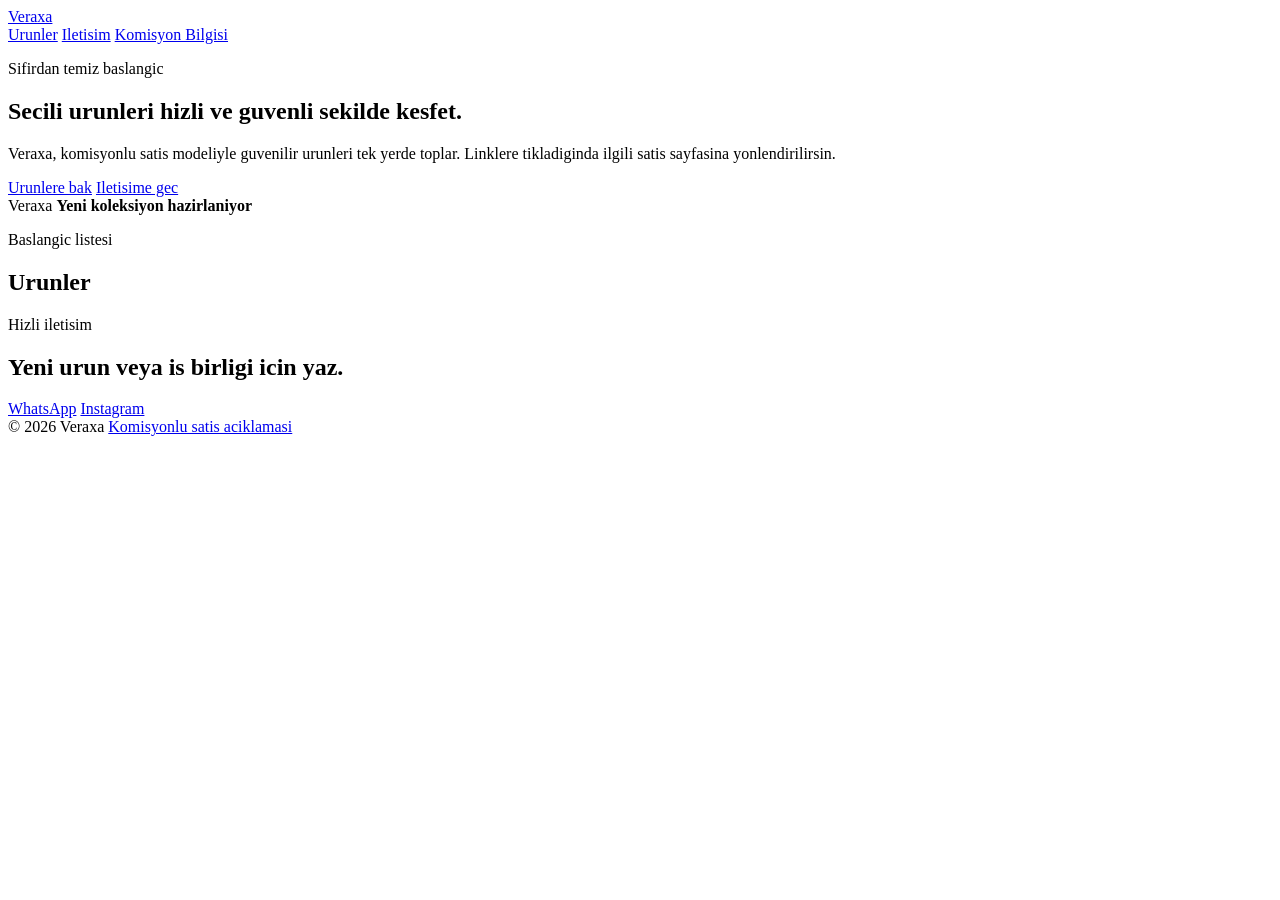
==== index.html @ 63566216 "Add clean homepage" ====
<!doctype html>
<html lang="tr">
<head>
  <meta charset="utf-8">
  <meta name="viewport" content="width=device-width, initial-scale=1">
  <title>Veraxa | Secili Urunler</title>
  <meta name="description" content="Veraxa, internet uzerinden secili urunleri ve avantajli satin alma linklerini bir araya getirir.">
  <link rel="stylesheet" href="assets/css/site.css">
</head>
<body>
  <header class="site-header">
    <a class="brand" href="/">Veraxa</a>
    <nav aria-label="Ana menu">
      <a href="#urunler">Urunler</a>
      <a href="#iletisim">Iletisim</a>
      <a href="legal/affiliate-disclosure.html">Komisyon Bilgisi</a>
    </nav>
  </header>

  <main>
    <section class="hero">
      <div class="hero-copy">
        <p class="eyebrow">Sifirdan temiz baslangic</p>
        <h1>Secili urunleri hizli ve guvenli sekilde kesfet.</h1>
        <p>Veraxa, komisyonlu satis modeliyle guvenilir urunleri tek yerde toplar. Linklere tikladiginda ilgili satis sayfasina yonlendirilirsin.</p>
        <div class="actions">
          <a class="button primary" href="#urunler">Urunlere bak</a>
          <a class="button secondary" href="#iletisim">Iletisime gec</a>
        </div>
      </div>
      <div class="hero-panel" aria-label="Veraxa odak alani">
        <span>Veraxa</span>
        <strong>Yeni koleksiyon hazirlaniyor</strong>
      </div>
    </section>

    <section class="section" id="urunler">
      <div class="section-heading">
        <p class="eyebrow">Baslangic listesi</p>
        <h2>Urunler</h2>
      </div>
      <div class="product-grid" id="productGrid"></div>
    </section>

    <section class="section contact" id="iletisim">
      <div>
        <p class="eyebrow">Hizli iletisim</p>
        <h2>Yeni urun veya is birligi icin yaz.</h2>
      </div>
      <div class="contact-actions">
        <a class="button primary" href="https://wa.me/" target="_blank" rel="noopener">WhatsApp</a>
        <a class="button secondary" href="https://www.instagram.com/" target="_blank" rel="noopener">Instagram</a>
      </div>
    </section>
  </main>

  <footer class="site-footer">
    <span>© 2026 Veraxa</span>
    <a href="legal/affiliate-disclosure.html">Komisyonlu satis aciklamasi</a>
  </footer>

  <script src="assets/js/products.js"></script>
</body>
</html>
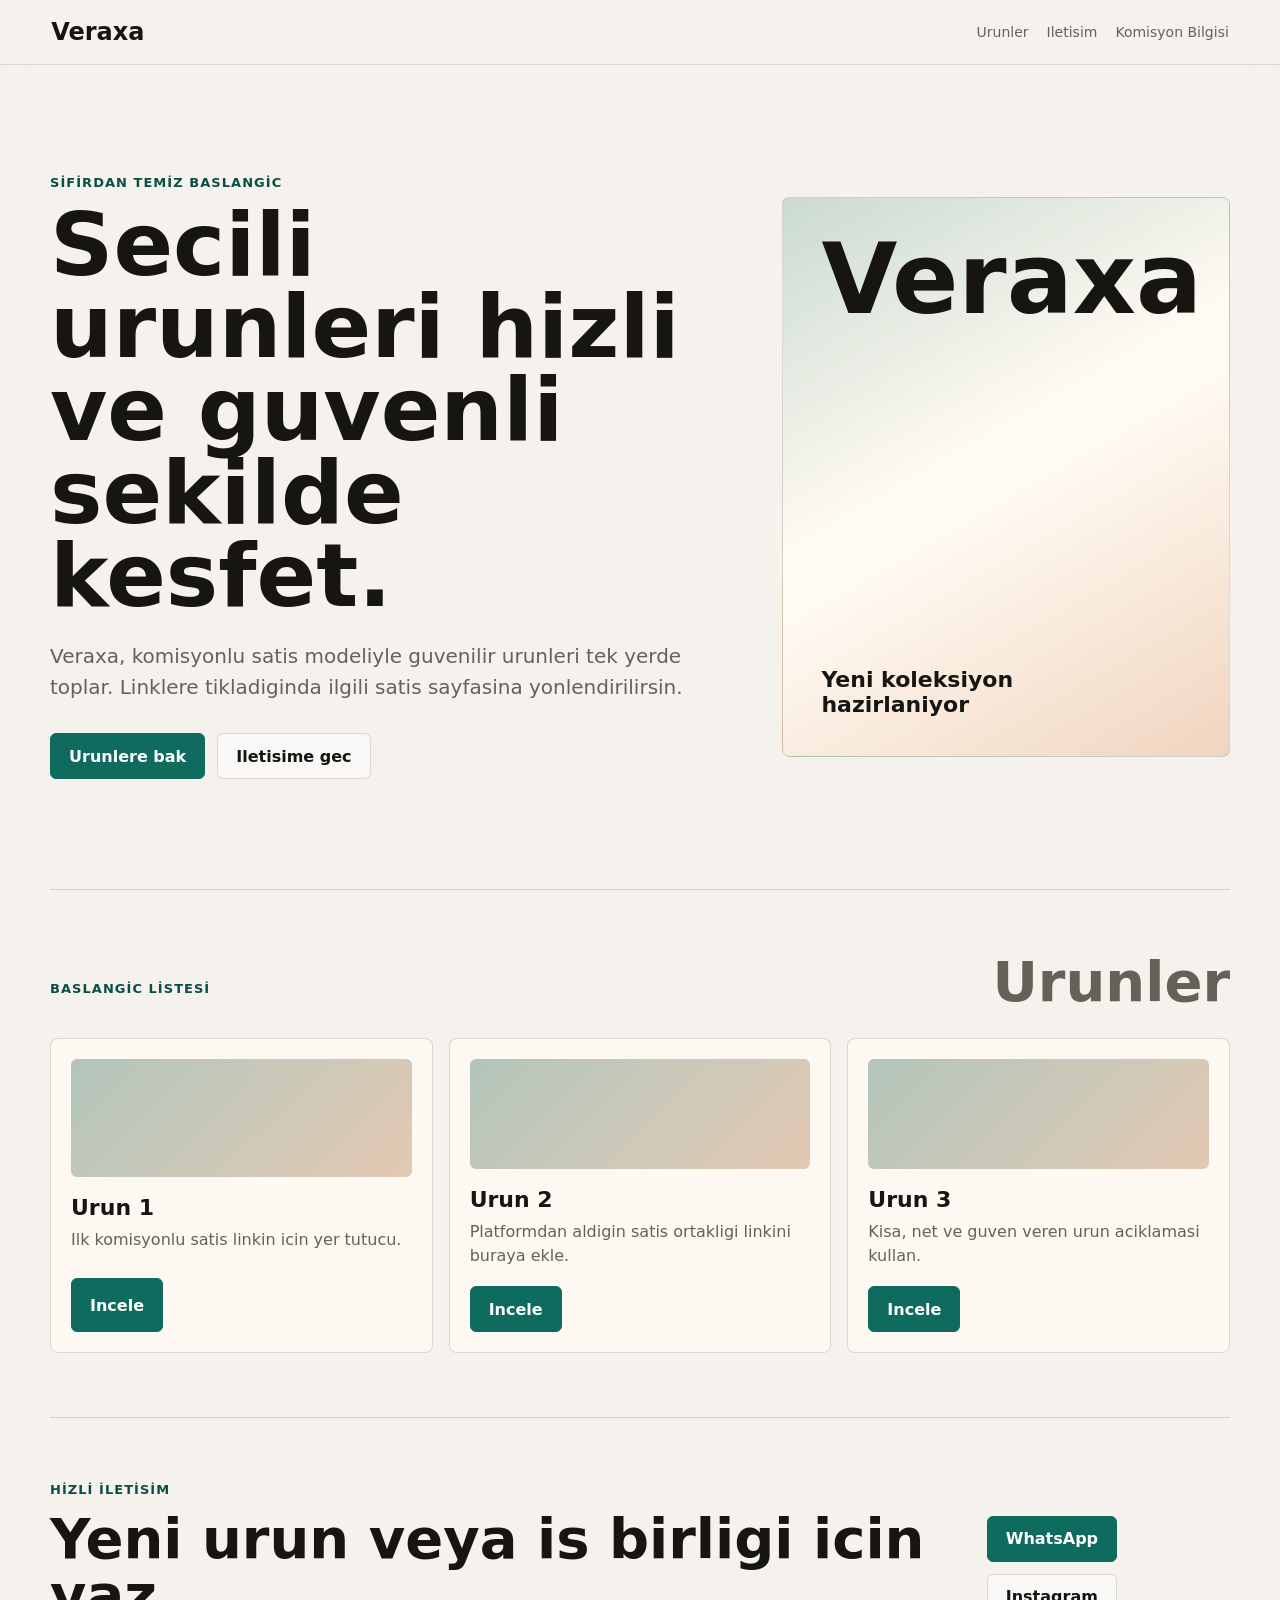
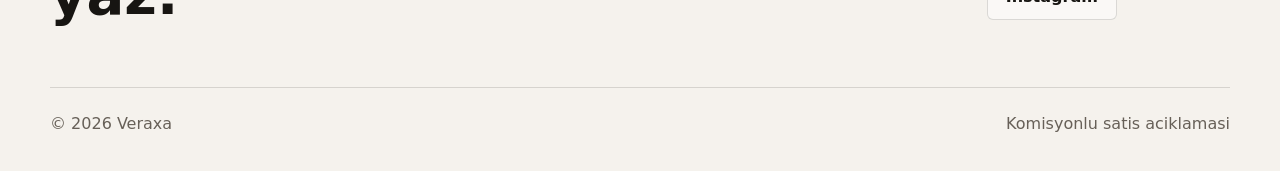
==== commit 7a9726e8: "Add meta tag for verify-admitad" ====
--- a/index.html
+++ b/index.html
@@ -5,6 +5,7 @@
   <meta name="viewport" content="width=device-width, initial-scale=1">
   <title>Veraxa | Secili Urunler</title>
   <meta name="description" content="Veraxa, internet uzerinden secili urunleri ve avantajli satin alma linklerini bir araya getirir.">
+    <meta name="verify-admitad" content="ded226ef34" />
   <link rel="stylesheet" href="assets/css/site.css">
 </head>
 <body>
--- a/assets/css/site.css
+++ b/assets/css/site.css
@@ -0,0 +1,257 @@
+:root {
+  --bg: #f5f2ed;
+  --ink: #171512;
+  --muted: #676058;
+  --line: rgba(23, 21, 18, .14);
+  --panel: #fffaf2;
+  --accent: #0f6b5d;
+  --accent-dark: #0a4f45;
+  --warm: #c9743a;
+  font-family: Inter, ui-sans-serif, system-ui, -apple-system, BlinkMacSystemFont, "Segoe UI", sans-serif;
+}
+
+* {
+  box-sizing: border-box;
+}
+
+body {
+  margin: 0;
+  background: var(--bg);
+  color: var(--ink);
+}
+
+a {
+  color: inherit;
+  text-decoration: none;
+}
+
+.site-header {
+  position: sticky;
+  top: 0;
+  z-index: 10;
+  display: flex;
+  align-items: center;
+  justify-content: space-between;
+  gap: 20px;
+  padding: 18px clamp(18px, 4vw, 56px);
+  border-bottom: 1px solid var(--line);
+  background: rgba(245, 242, 237, .92);
+  backdrop-filter: blur(16px);
+}
+
+.brand {
+  font-size: 24px;
+  font-weight: 800;
+}
+
+nav {
+  display: flex;
+  gap: 18px;
+  color: var(--muted);
+  font-size: 14px;
+}
+
+main {
+  width: min(1180px, calc(100% - 36px));
+  margin: 0 auto;
+}
+
+.hero {
+  min-height: calc(100vh - 76px);
+  display: grid;
+  grid-template-columns: minmax(0, 1.1fr) minmax(280px, .75fr);
+  align-items: center;
+  gap: clamp(28px, 6vw, 76px);
+  padding: 44px 0;
+}
+
+.eyebrow {
+  margin: 0 0 14px;
+  color: var(--accent-dark);
+  font-size: 13px;
+  font-weight: 800;
+  letter-spacing: .08em;
+  text-transform: uppercase;
+}
+
+h1,
+h2 {
+  margin: 0;
+  letter-spacing: 0;
+}
+
+h1 {
+  max-width: 780px;
+  font-size: clamp(44px, 8vw, 88px);
+  line-height: .94;
+}
+
+h2 {
+  font-size: clamp(32px, 5vw, 56px);
+  line-height: 1;
+}
+
+.hero-copy p:not(.eyebrow),
+.section-heading {
+  color: var(--muted);
+}
+
+.hero-copy p:not(.eyebrow) {
+  max-width: 650px;
+  margin: 24px 0 0;
+  font-size: 20px;
+  line-height: 1.55;
+}
+
+.actions,
+.contact-actions {
+  display: flex;
+  flex-wrap: wrap;
+  gap: 12px;
+  margin-top: 30px;
+}
+
+.button {
+  display: inline-flex;
+  min-height: 46px;
+  align-items: center;
+  justify-content: center;
+  padding: 0 18px;
+  border: 1px solid var(--line);
+  border-radius: 6px;
+  font-weight: 750;
+}
+
+.button.primary {
+  border-color: var(--accent);
+  background: var(--accent);
+  color: white;
+}
+
+.button.secondary {
+  background: rgba(255, 255, 255, .48);
+}
+
+.hero-panel {
+  aspect-ratio: 4 / 5;
+  display: flex;
+  flex-direction: column;
+  justify-content: space-between;
+  padding: clamp(24px, 4vw, 38px);
+  border: 1px solid var(--line);
+  border-radius: 8px;
+  background:
+    linear-gradient(150deg, rgba(15, 107, 93, .22), transparent 44%),
+    linear-gradient(330deg, rgba(201, 116, 58, .28), transparent 48%),
+    var(--panel);
+}
+
+.hero-panel span {
+  font-size: clamp(52px, 8vw, 98px);
+  font-weight: 900;
+  line-height: .88;
+}
+
+.hero-panel strong {
+  max-width: 260px;
+  font-size: 22px;
+  line-height: 1.15;
+}
+
+.section {
+  padding: 64px 0;
+  border-top: 1px solid var(--line);
+}
+
+.section-heading {
+  display: flex;
+  align-items: end;
+  justify-content: space-between;
+  gap: 24px;
+  margin-bottom: 28px;
+}
+
+.product-grid {
+  display: grid;
+  grid-template-columns: repeat(3, minmax(0, 1fr));
+  gap: 16px;
+}
+
+.product-card {
+  display: grid;
+  gap: 18px;
+  padding: 20px;
+  min-height: 260px;
+  border: 1px solid var(--line);
+  border-radius: 8px;
+  background: rgba(255, 250, 242, .76);
+}
+
+.product-card .media {
+  min-height: 110px;
+  border-radius: 6px;
+  background:
+    linear-gradient(135deg, rgba(15, 107, 93, .26), transparent),
+    linear-gradient(315deg, rgba(201, 116, 58, .25), transparent),
+    #ebe4da;
+}
+
+.product-card h3 {
+  margin: 0;
+  font-size: 22px;
+}
+
+.product-card p {
+  margin: 8px 0 0;
+  color: var(--muted);
+  line-height: 1.5;
+}
+
+.product-card .button {
+  width: fit-content;
+}
+
+.contact {
+  display: flex;
+  align-items: center;
+  justify-content: space-between;
+  gap: 24px;
+}
+
+.site-footer {
+  width: min(1180px, calc(100% - 36px));
+  margin: 0 auto;
+  padding: 26px 0 38px;
+  display: flex;
+  justify-content: space-between;
+  gap: 18px;
+  color: var(--muted);
+  border-top: 1px solid var(--line);
+}
+
+@media (max-width: 820px) {
+  .site-header,
+  .section-heading,
+  .contact,
+  .site-footer {
+    align-items: flex-start;
+    flex-direction: column;
+  }
+
+  nav {
+    flex-wrap: wrap;
+  }
+
+  .hero {
+    min-height: auto;
+    grid-template-columns: 1fr;
+  }
+
+  .hero-panel {
+    aspect-ratio: 16 / 10;
+  }
+
+  .product-grid {
+    grid-template-columns: 1fr;
+  }
+}
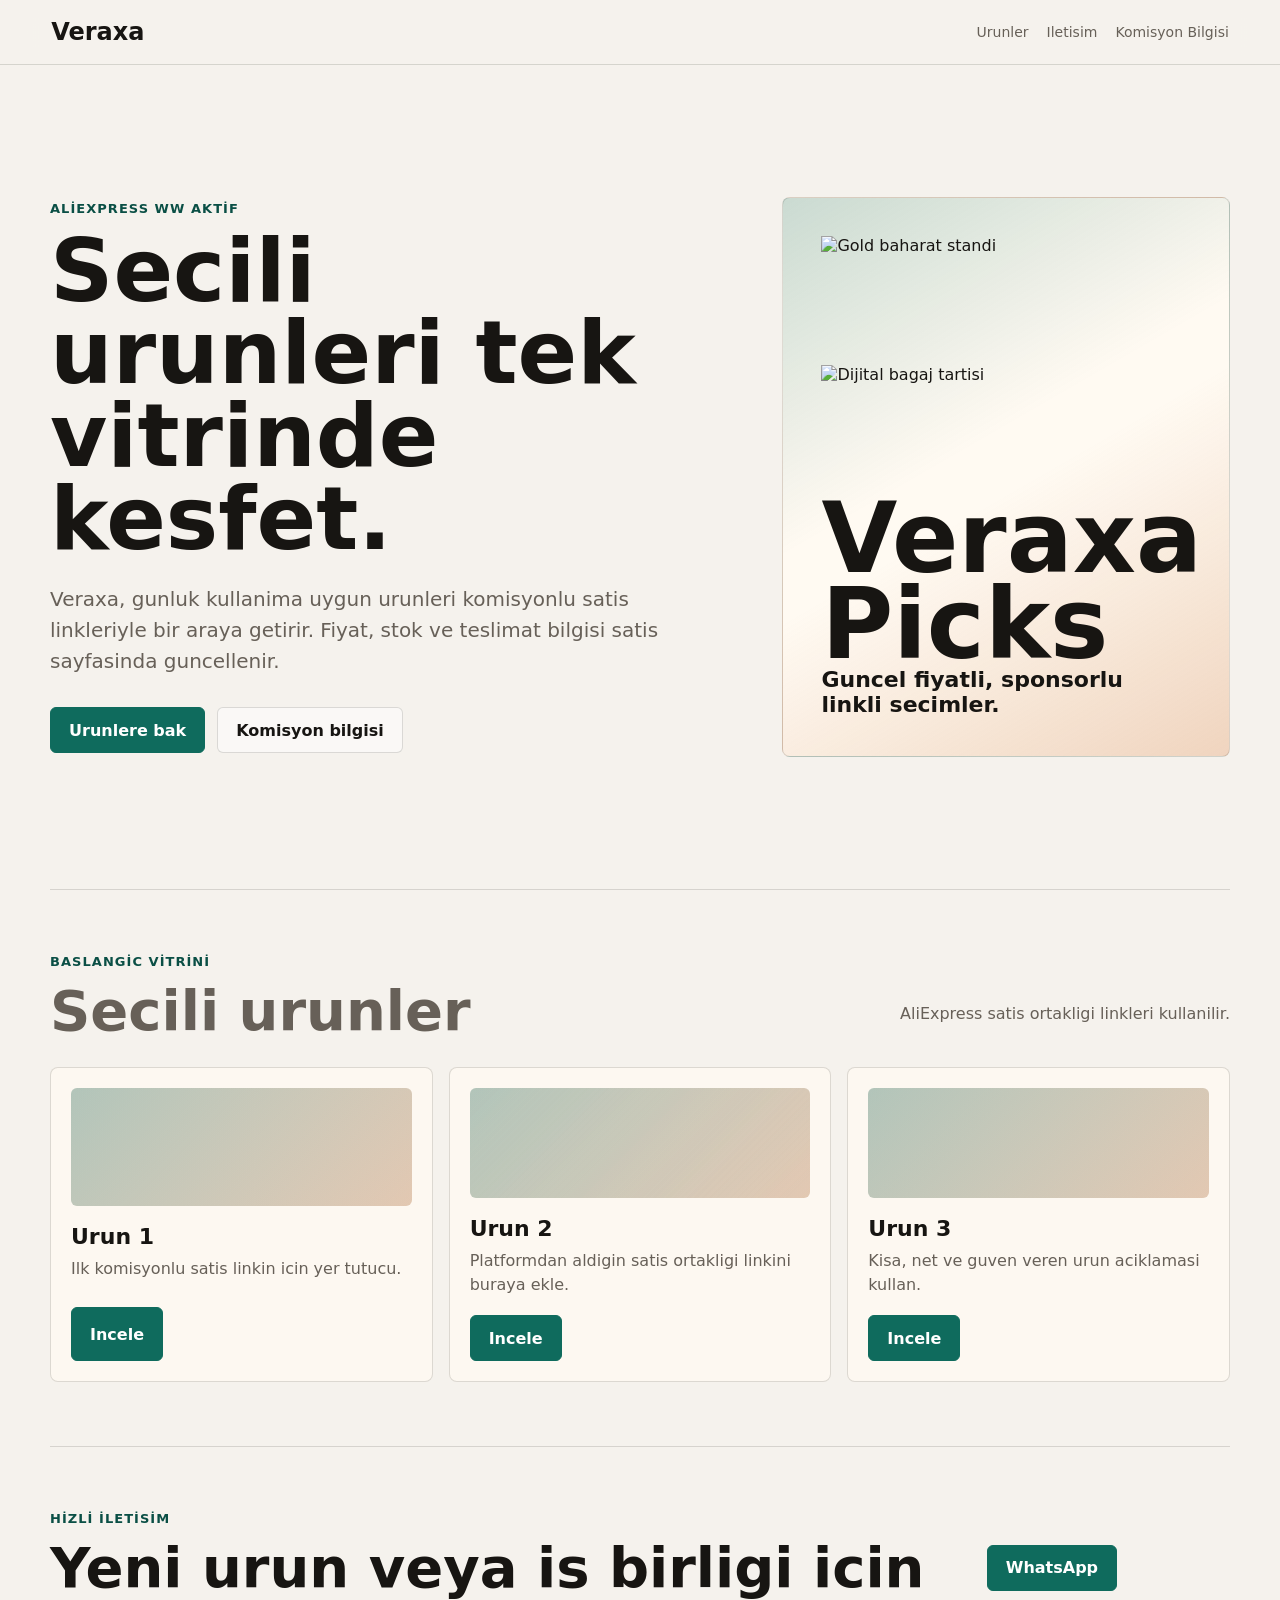
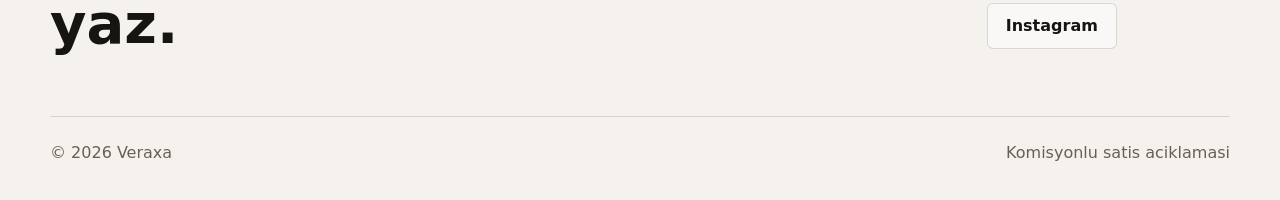
==== commit 3359b195: "Launch product showcase home page" ====
--- a/index.html
+++ b/index.html
@@ -5,7 +5,7 @@
   <meta name="viewport" content="width=device-width, initial-scale=1">
   <title>Veraxa | Secili Urunler</title>
   <meta name="description" content="Veraxa, internet uzerinden secili urunleri ve avantajli satin alma linklerini bir araya getirir.">
-    <meta name="verify-admitad" content="ded226ef34" />
+  <meta name="verify-admitad" content="ded226ef34">
   <link rel="stylesheet" href="assets/css/site.css">
 </head>
 <body>
@@ -21,24 +21,31 @@
   <main>
     <section class="hero">
       <div class="hero-copy">
-        <p class="eyebrow">Sifirdan temiz baslangic</p>
-        <h1>Secili urunleri hizli ve guvenli sekilde kesfet.</h1>
-        <p>Veraxa, komisyonlu satis modeliyle guvenilir urunleri tek yerde toplar. Linklere tikladiginda ilgili satis sayfasina yonlendirilirsin.</p>
+        <p class="eyebrow">AliExpress WW aktif</p>
+        <h1>Secili urunleri tek vitrinde kesfet.</h1>
+        <p>Veraxa, gunluk kullanima uygun urunleri komisyonlu satis linkleriyle bir araya getirir. Fiyat, stok ve teslimat bilgisi satis sayfasinda guncellenir.</p>
         <div class="actions">
           <a class="button primary" href="#urunler">Urunlere bak</a>
-          <a class="button secondary" href="#iletisim">Iletisime gec</a>
+          <a class="button secondary" href="legal/affiliate-disclosure.html">Komisyon bilgisi</a>
         </div>
       </div>
-      <div class="hero-panel" aria-label="Veraxa odak alani">
-        <span>Veraxa</span>
-        <strong>Yeni koleksiyon hazirlaniyor</strong>
+      <div class="hero-panel" aria-label="Veraxa secili urun vitrini">
+        <img class="hero-image hero-image-main" src="https://images.weserv.nl/?url=ae-pic-a1.aliexpress-media.com/kf/S6639f572b72c4e018dfe589594f356b9n.jpg" alt="Gold baharat standi">
+        <img class="hero-image hero-image-side" src="https://images.weserv.nl/?url=ae-pic-a1.aliexpress-media.com/kf/S7a014c9f0093440b8388fc38d8e30758v.jpg" alt="Dijital bagaj tartisi">
+        <div class="hero-note">
+          <span>Veraxa Picks</span>
+          <strong>Guncel fiyatli, sponsorlu linkli secimler.</strong>
+        </div>
       </div>
     </section>
 
     <section class="section" id="urunler">
       <div class="section-heading">
-        <p class="eyebrow">Baslangic listesi</p>
-        <h2>Urunler</h2>
+        <div>
+          <p class="eyebrow">Baslangic vitrini</p>
+          <h2>Secili urunler</h2>
+        </div>
+        <p>AliExpress satis ortakligi linkleri kullanilir.</p>
       </div>
       <div class="product-grid" id="productGrid"></div>
     </section>
@@ -56,7 +63,7 @@
   </main>
 
   <footer class="site-footer">
-    <span>© 2026 Veraxa</span>
+    <span>&copy; 2026 Veraxa</span>
     <a href="legal/affiliate-disclosure.html">Komisyonlu satis aciklamasi</a>
   </footer>
 
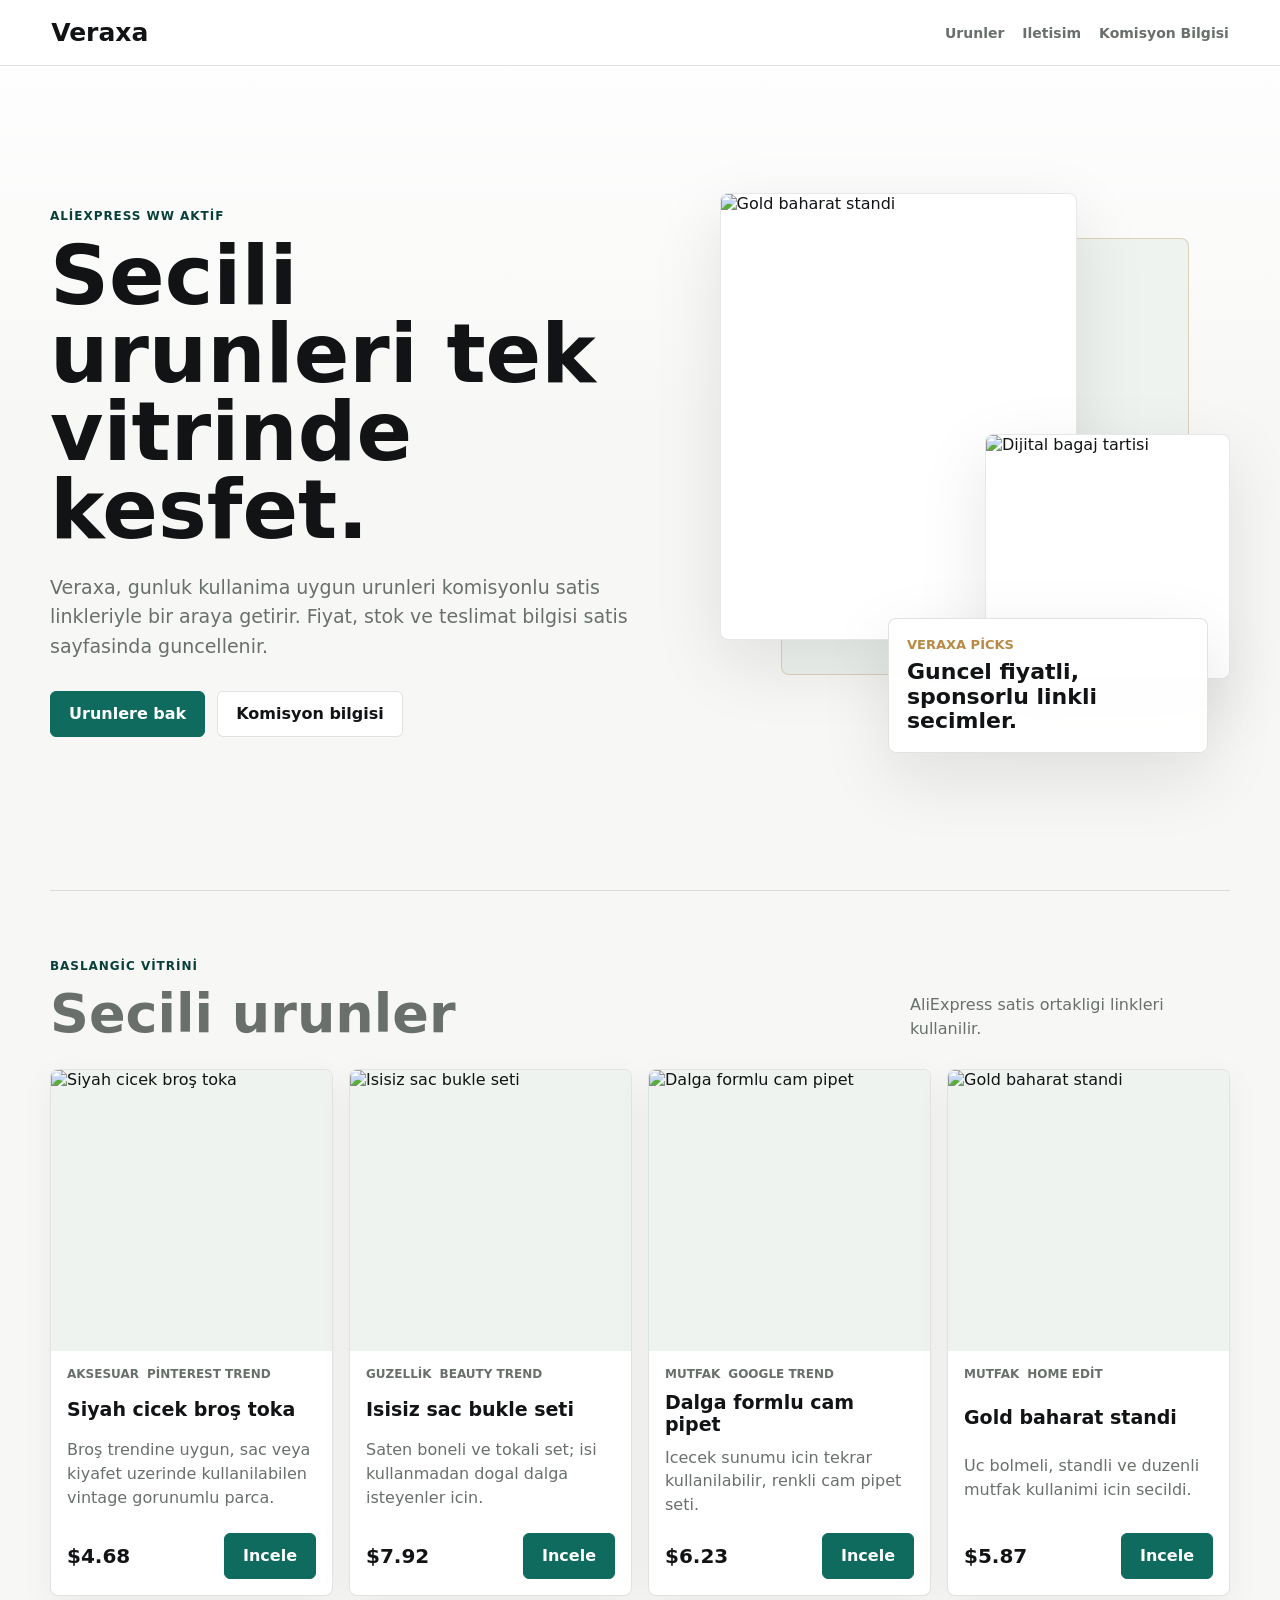
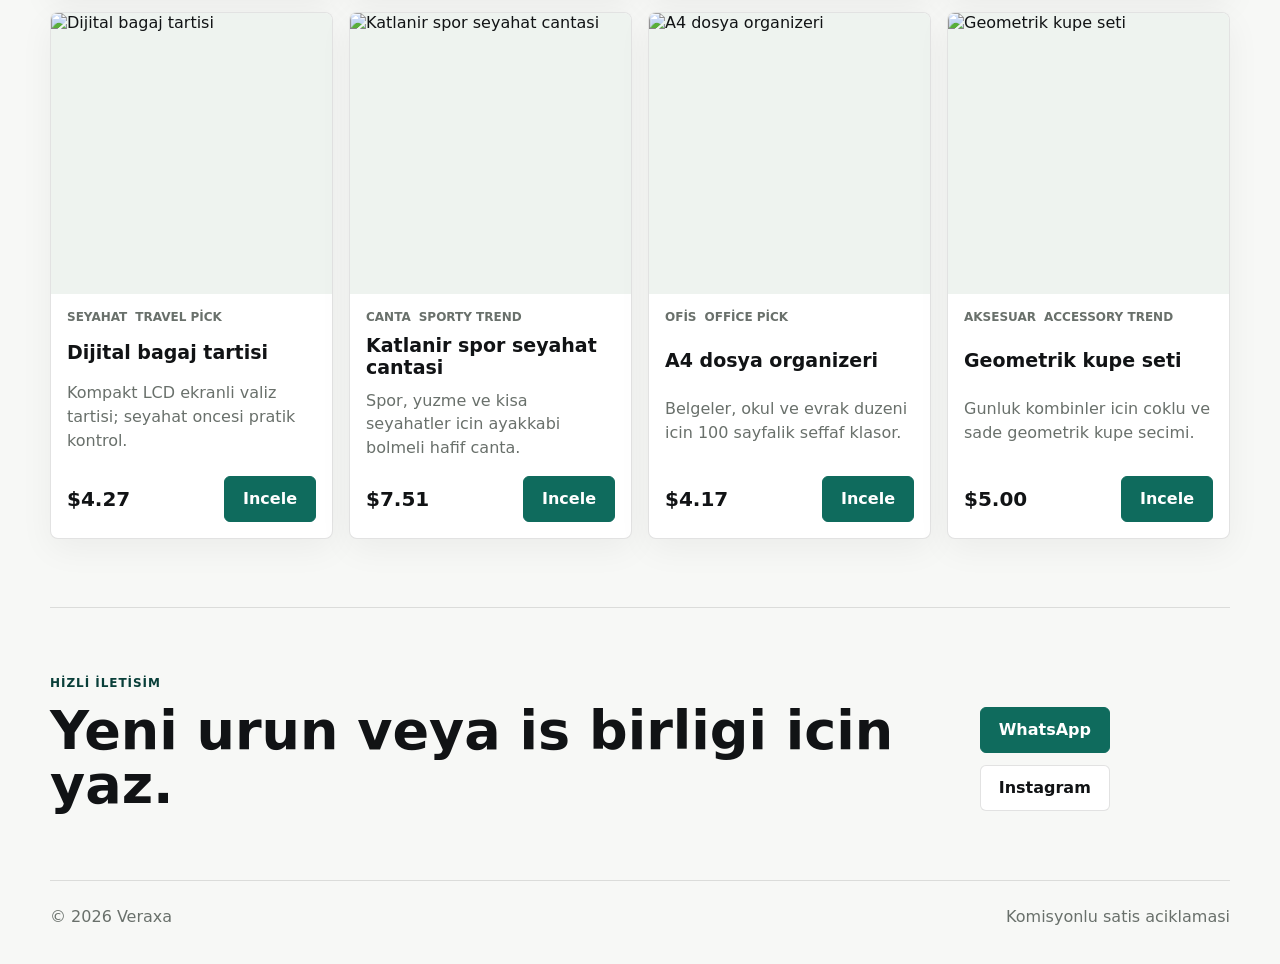
==== commit b3158f98: "Force fresh storefront assets" ====
--- a/index.html
+++ b/index.html
@@ -6,7 +6,7 @@
   <title>Veraxa | Secili Urunler</title>
   <meta name="description" content="Veraxa, internet uzerinden secili urunleri ve avantajli satin alma linklerini bir araya getirir.">
   <meta name="verify-admitad" content="ded226ef34">
-  <link rel="stylesheet" href="assets/css/site.css">
+  <link rel="stylesheet" href="assets/css/site.css?v=20260612">
 </head>
 <body>
   <header class="site-header">
@@ -67,6 +67,6 @@
     <a href="legal/affiliate-disclosure.html">Komisyonlu satis aciklamasi</a>
   </footer>
 
-  <script src="assets/js/products.js"></script>
+  <script src="assets/js/products.js?v=20260612"></script>
 </body>
 </html>
--- a/assets/css/site.css
+++ b/assets/css/site.css
@@ -1,12 +1,14 @@
 :root {
-  --bg: #f5f2ed;
-  --ink: #171512;
-  --muted: #676058;
-  --line: rgba(23, 21, 18, .14);
-  --panel: #fffaf2;
+  --bg: #f7f8f6;
+  --ink: #111315;
+  --muted: #69706b;
+  --line: rgba(17, 19, 21, .12);
+  --panel: #ffffff;
+  --panel-soft: #eef3ef;
   --accent: #0f6b5d;
-  --accent-dark: #0a4f45;
-  --warm: #c9743a;
+  --accent-dark: #093f39;
+  --gold: #b88a44;
+  --shadow: 0 24px 70px rgba(17, 19, 21, .10);
   font-family: Inter, ui-sans-serif, system-ui, -apple-system, BlinkMacSystemFont, "Segoe UI", sans-serif;
 }
 
@@ -16,13 +18,20 @@
 
 body {
   margin: 0;
-  background: var(--bg);
+  background:
+    linear-gradient(180deg, #ffffff 0, var(--bg) 420px),
+    var(--bg);
   color: var(--ink);
 }
 
 a {
   color: inherit;
   text-decoration: none;
+}
+
+img {
+  display: block;
+  max-width: 100%;
 }
 
 .site-header {
@@ -35,13 +44,13 @@
   gap: 20px;
   padding: 18px clamp(18px, 4vw, 56px);
   border-bottom: 1px solid var(--line);
-  background: rgba(245, 242, 237, .92);
+  background: rgba(255, 255, 255, .90);
   backdrop-filter: blur(16px);
 }
 
 .brand {
-  font-size: 24px;
-  font-weight: 800;
+  font-size: 25px;
+  font-weight: 850;
 }
 
 nav {
@@ -49,6 +58,7 @@
   gap: 18px;
   color: var(--muted);
   font-size: 14px;
+  font-weight: 650;
 }
 
 main {
@@ -59,35 +69,36 @@
 .hero {
   min-height: calc(100vh - 76px);
   display: grid;
-  grid-template-columns: minmax(0, 1.1fr) minmax(280px, .75fr);
+  grid-template-columns: minmax(0, 1fr) minmax(320px, .86fr);
   align-items: center;
   gap: clamp(28px, 6vw, 76px);
-  padding: 44px 0;
+  padding: 44px 0 54px;
 }
 
 .eyebrow {
   margin: 0 0 14px;
   color: var(--accent-dark);
-  font-size: 13px;
-  font-weight: 800;
+  font-size: 12px;
+  font-weight: 850;
   letter-spacing: .08em;
   text-transform: uppercase;
 }
 
 h1,
-h2 {
+h2,
+h3 {
   margin: 0;
   letter-spacing: 0;
 }
 
 h1 {
   max-width: 780px;
-  font-size: clamp(44px, 8vw, 88px);
-  line-height: .94;
+  font-size: clamp(42px, 7vw, 82px);
+  line-height: .95;
 }
 
 h2 {
-  font-size: clamp(32px, 5vw, 56px);
+  font-size: clamp(32px, 5vw, 54px);
   line-height: 1;
 }
 
@@ -97,9 +108,9 @@
 }
 
 .hero-copy p:not(.eyebrow) {
-  max-width: 650px;
+  max-width: 640px;
   margin: 24px 0 0;
-  font-size: 20px;
+  font-size: 19px;
   line-height: 1.55;
 }
 
@@ -119,7 +130,7 @@
   padding: 0 18px;
   border: 1px solid var(--line);
   border-radius: 6px;
-  font-weight: 750;
+  font-weight: 780;
 }
 
 .button.primary {
@@ -129,37 +140,74 @@
 }
 
 .button.secondary {
-  background: rgba(255, 255, 255, .48);
+  background: var(--panel);
 }
 
 .hero-panel {
+  position: relative;
+  min-height: 560px;
+  padding: 18px;
+}
+
+.hero-panel::before {
+  content: "";
+  position: absolute;
+  inset: 8% 8% 14% 12%;
+  border: 1px solid rgba(184, 138, 68, .32);
+  border-radius: 8px;
+  background: var(--panel-soft);
+}
+
+.hero-image {
+  position: absolute;
+  object-fit: cover;
+  border: 1px solid rgba(17, 19, 21, .10);
+  border-radius: 8px;
+  background: white;
+  box-shadow: var(--shadow);
+}
+
+.hero-image-main {
+  inset: 0 auto auto 0;
+  width: 70%;
   aspect-ratio: 4 / 5;
-  display: flex;
-  flex-direction: column;
-  justify-content: space-between;
-  padding: clamp(24px, 4vw, 38px);
+}
+
+.hero-image-side {
+  right: 0;
+  bottom: 74px;
+  width: 48%;
+  aspect-ratio: 1;
+}
+
+.hero-note {
+  position: absolute;
+  right: 22px;
+  bottom: 0;
+  width: min(320px, 74%);
+  padding: 18px;
   border: 1px solid var(--line);
   border-radius: 8px;
-  background:
-    linear-gradient(150deg, rgba(15, 107, 93, .22), transparent 44%),
-    linear-gradient(330deg, rgba(201, 116, 58, .28), transparent 48%),
-    var(--panel);
-}
-
-.hero-panel span {
-  font-size: clamp(52px, 8vw, 98px);
-  font-weight: 900;
-  line-height: .88;
-}
-
-.hero-panel strong {
-  max-width: 260px;
+  background: rgba(255, 255, 255, .94);
+  box-shadow: var(--shadow);
+}
+
+.hero-note span {
+  display: block;
+  margin-bottom: 8px;
+  color: var(--gold);
+  font-size: 13px;
+  font-weight: 850;
+  text-transform: uppercase;
+}
+
+.hero-note strong {
   font-size: 22px;
-  line-height: 1.15;
+  line-height: 1.12;
 }
 
 .section {
-  padding: 64px 0;
+  padding: 68px 0;
   border-top: 1px solid var(--line);
 }
 
@@ -171,44 +219,78 @@
   margin-bottom: 28px;
 }
 
+.section-heading > p {
+  max-width: 320px;
+  margin: 0;
+  line-height: 1.5;
+}
+
 .product-grid {
   display: grid;
-  grid-template-columns: repeat(3, minmax(0, 1fr));
+  grid-template-columns: repeat(4, minmax(0, 1fr));
   gap: 16px;
 }
 
 .product-card {
   display: grid;
-  gap: 18px;
-  padding: 20px;
-  min-height: 260px;
+  grid-template-rows: auto 1fr auto;
+  min-height: 100%;
+  overflow: hidden;
   border: 1px solid var(--line);
   border-radius: 8px;
-  background: rgba(255, 250, 242, .76);
-}
-
-.product-card .media {
-  min-height: 110px;
-  border-radius: 6px;
-  background:
-    linear-gradient(135deg, rgba(15, 107, 93, .26), transparent),
-    linear-gradient(315deg, rgba(201, 116, 58, .25), transparent),
-    #ebe4da;
+  background: var(--panel);
+  box-shadow: 0 10px 34px rgba(17, 19, 21, .05);
+}
+
+.product-media {
+  display: block;
+  aspect-ratio: 1;
+  background: var(--panel-soft);
+}
+
+.product-media img {
+  width: 100%;
+  height: 100%;
+  object-fit: cover;
+}
+
+.product-body {
+  display: grid;
+  gap: 10px;
+  padding: 16px 16px 0;
+}
+
+.product-meta {
+  display: flex;
+  flex-wrap: wrap;
+  gap: 8px;
+  color: var(--muted);
+  font-size: 12px;
+  font-weight: 760;
+  text-transform: uppercase;
 }
 
 .product-card h3 {
+  font-size: 19px;
+  line-height: 1.18;
+}
+
+.product-card p {
   margin: 0;
-  font-size: 22px;
-}
-
-.product-card p {
-  margin: 8px 0 0;
-  color: var(--muted);
-  line-height: 1.5;
-}
-
-.product-card .button {
-  width: fit-content;
+  color: var(--muted);
+  line-height: 1.48;
+}
+
+.product-action {
+  display: flex;
+  align-items: center;
+  justify-content: space-between;
+  gap: 12px;
+  padding: 16px;
+}
+
+.product-action strong {
+  font-size: 20px;
 }
 
 .contact {
@@ -227,6 +309,12 @@
   gap: 18px;
   color: var(--muted);
   border-top: 1px solid var(--line);
+}
+
+@media (max-width: 1020px) {
+  .product-grid {
+    grid-template-columns: repeat(2, minmax(0, 1fr));
+  }
 }
 
 @media (max-width: 820px) {
@@ -248,10 +336,26 @@
   }
 
   .hero-panel {
-    aspect-ratio: 16 / 10;
+    min-height: 420px;
+  }
+}
+
+@media (max-width: 560px) {
+  main,
+  .site-footer {
+    width: min(100% - 28px, 1180px);
+  }
+
+  .hero {
+    padding-top: 34px;
   }
 
   .product-grid {
     grid-template-columns: 1fr;
   }
-}
+
+  .product-action {
+    align-items: flex-start;
+    flex-direction: column;
+  }
+}
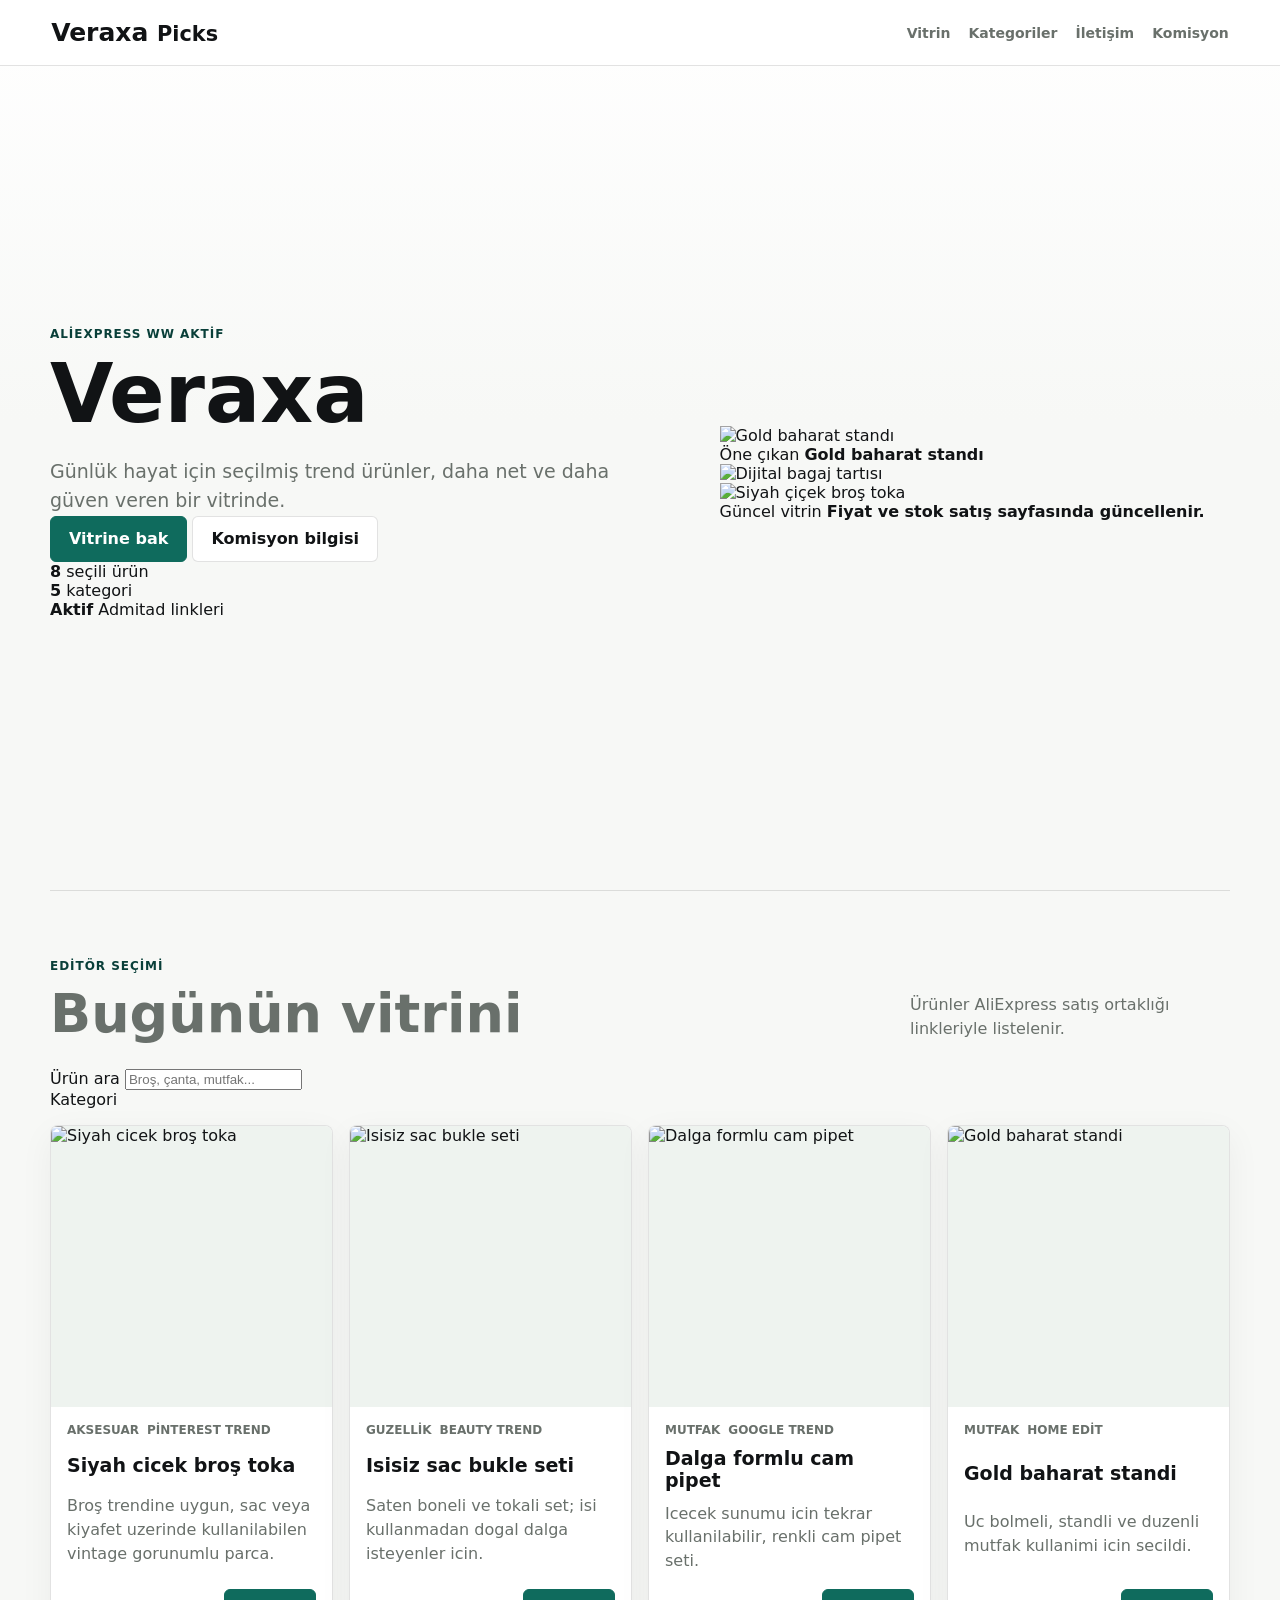
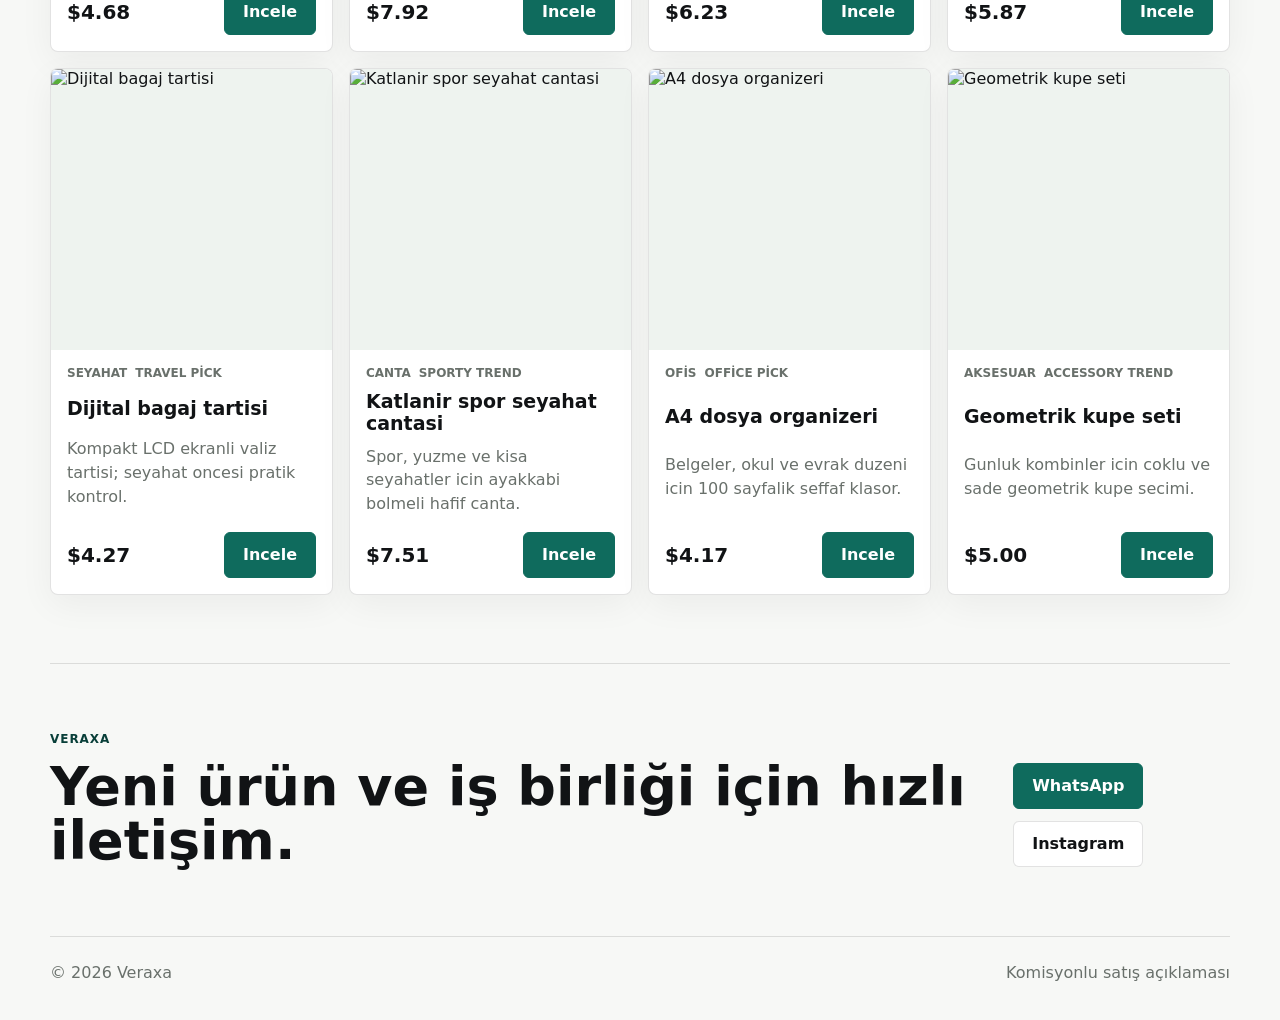
==== commit a2ec3e8c: "Update index.html for branding and content changes" ====
--- a/index.html
+++ b/index.html
@@ -3,57 +3,98 @@
 <head>
   <meta charset="utf-8">
   <meta name="viewport" content="width=device-width, initial-scale=1">
-  <title>Veraxa | Secili Urunler</title>
-  <meta name="description" content="Veraxa, internet uzerinden secili urunleri ve avantajli satin alma linklerini bir araya getirir.">
+  <title>Veraxa | Trend Ürün Vitrini</title>
+  <meta name="description" content="Veraxa, seçili trend ürünleri komisyonlu alışveriş linkleriyle tek vitrinde toplar.">
   <meta name="verify-admitad" content="ded226ef34">
-  <link rel="stylesheet" href="assets/css/site.css?v=20260612">
+  <link rel="stylesheet" href="assets/css/site.css?v=20260612-pro">
 </head>
 <body>
   <header class="site-header">
-    <a class="brand" href="/">Veraxa</a>
-    <nav aria-label="Ana menu">
-      <a href="#urunler">Urunler</a>
-      <a href="#iletisim">Iletisim</a>
-      <a href="legal/affiliate-disclosure.html">Komisyon Bilgisi</a>
+    <a class="brand" href="/" aria-label="Veraxa ana sayfa">
+      <span>Veraxa</span>
+      <small>Picks</small>
+    </a>
+    <nav aria-label="Ana menü">
+      <a href="#urunler">Vitrin</a>
+      <a href="#kategoriler">Kategoriler</a>
+      <a href="#iletisim">İletişim</a>
+      <a href="legal/affiliate-disclosure.html">Komisyon</a>
     </nav>
   </header>
 
   <main>
-    <section class="hero">
+    <section class="hero" aria-label="Veraxa ürün vitrini">
       <div class="hero-copy">
         <p class="eyebrow">AliExpress WW aktif</p>
-        <h1>Secili urunleri tek vitrinde kesfet.</h1>
-        <p>Veraxa, gunluk kullanima uygun urunleri komisyonlu satis linkleriyle bir araya getirir. Fiyat, stok ve teslimat bilgisi satis sayfasinda guncellenir.</p>
-        <div class="actions">
-          <a class="button primary" href="#urunler">Urunlere bak</a>
+        <h1>Veraxa</h1>
+        <p class="hero-lead">Günlük hayat için seçilmiş trend ürünler, daha net ve daha güven veren bir vitrinde.</p>
+        <div class="hero-actions">
+          <a class="button primary" href="#urunler">Vitrine bak</a>
           <a class="button secondary" href="legal/affiliate-disclosure.html">Komisyon bilgisi</a>
         </div>
+        <div class="hero-metrics" aria-label="Veraxa özet">
+          <div>
+            <strong>8</strong>
+            <span>seçili ürün</span>
+          </div>
+          <div>
+            <strong>5</strong>
+            <span>kategori</span>
+          </div>
+          <div>
+            <strong>Aktif</strong>
+            <span>Admitad linkleri</span>
+          </div>
+        </div>
       </div>
-      <div class="hero-panel" aria-label="Veraxa secili urun vitrini">
-        <img class="hero-image hero-image-main" src="https://images.weserv.nl/?url=ae-pic-a1.aliexpress-media.com/kf/S6639f572b72c4e018dfe589594f356b9n.jpg" alt="Gold baharat standi">
-        <img class="hero-image hero-image-side" src="https://images.weserv.nl/?url=ae-pic-a1.aliexpress-media.com/kf/S7a014c9f0093440b8388fc38d8e30758v.jpg" alt="Dijital bagaj tartisi">
-        <div class="hero-note">
-          <span>Veraxa Picks</span>
-          <strong>Guncel fiyatli, sponsorlu linkli secimler.</strong>
+
+      <div class="hero-showcase">
+        <a class="showcase-main" href="#urunler" aria-label="Öne çıkan ürünlere git">
+          <img src="https://images.weserv.nl/?url=ae-pic-a1.aliexpress-media.com/kf/S6639f572b72c4e018dfe589594f356b9n.jpg" alt="Gold baharat standı">
+          <span>Öne çıkan</span>
+          <strong>Gold baharat standı</strong>
+        </a>
+        <a class="showcase-tile tile-a" href="#urunler" aria-label="Seyahat ürünlerine git">
+          <img src="https://images.weserv.nl/?url=ae-pic-a1.aliexpress-media.com/kf/S7a014c9f0093440b8388fc38d8e30758v.jpg" alt="Dijital bagaj tartısı">
+        </a>
+        <a class="showcase-tile tile-b" href="#urunler" aria-label="Aksesuar ürünlerine git">
+          <img src="https://images.weserv.nl/?url=ae-pic-a1.aliexpress-media.com/kf/Sb8699b75dc444189b32965ae1b0ab645R.jpg" alt="Siyah çiçek broş toka">
+        </a>
+        <div class="showcase-note">
+          <span>Güncel vitrin</span>
+          <strong>Fiyat ve stok satış sayfasında güncellenir.</strong>
         </div>
       </div>
     </section>
 
-    <section class="section" id="urunler">
+    <section class="section catalog" id="urunler">
       <div class="section-heading">
         <div>
-          <p class="eyebrow">Baslangic vitrini</p>
-          <h2>Secili urunler</h2>
+          <p class="eyebrow">Editör seçimi</p>
+          <h2>Bugünün vitrini</h2>
         </div>
-        <p>AliExpress satis ortakligi linkleri kullanilir.</p>
+        <p>Ürünler AliExpress satış ortaklığı linkleriyle listelenir.</p>
       </div>
+
+      <div class="catalog-tools" id="kategoriler">
+        <label class="search-box" for="productSearch">
+          <span>Ürün ara</span>
+          <input id="productSearch" type="search" placeholder="Broş, çanta, mutfak..." autocomplete="off">
+        </label>
+        <div class="filter-box" aria-label="Kategori filtresi">
+          <span>Kategori</span>
+          <div class="category-tabs" id="categoryFilters"></div>
+        </div>
+      </div>
+
+      <p class="product-status" id="productStatus" aria-live="polite"></p>
       <div class="product-grid" id="productGrid"></div>
     </section>
 
     <section class="section contact" id="iletisim">
       <div>
-        <p class="eyebrow">Hizli iletisim</p>
-        <h2>Yeni urun veya is birligi icin yaz.</h2>
+        <p class="eyebrow">Veraxa</p>
+        <h2>Yeni ürün ve iş birliği için hızlı iletişim.</h2>
       </div>
       <div class="contact-actions">
         <a class="button primary" href="https://wa.me/" target="_blank" rel="noopener">WhatsApp</a>
@@ -64,9 +105,9 @@
 
   <footer class="site-footer">
     <span>&copy; 2026 Veraxa</span>
-    <a href="legal/affiliate-disclosure.html">Komisyonlu satis aciklamasi</a>
+    <a href="legal/affiliate-disclosure.html">Komisyonlu satış açıklaması</a>
   </footer>
 
-  <script src="assets/js/products.js?v=20260612"></script>
+  <script src="assets/js/products.js?v=20260612-pro"></script>
 </body>
 </html>
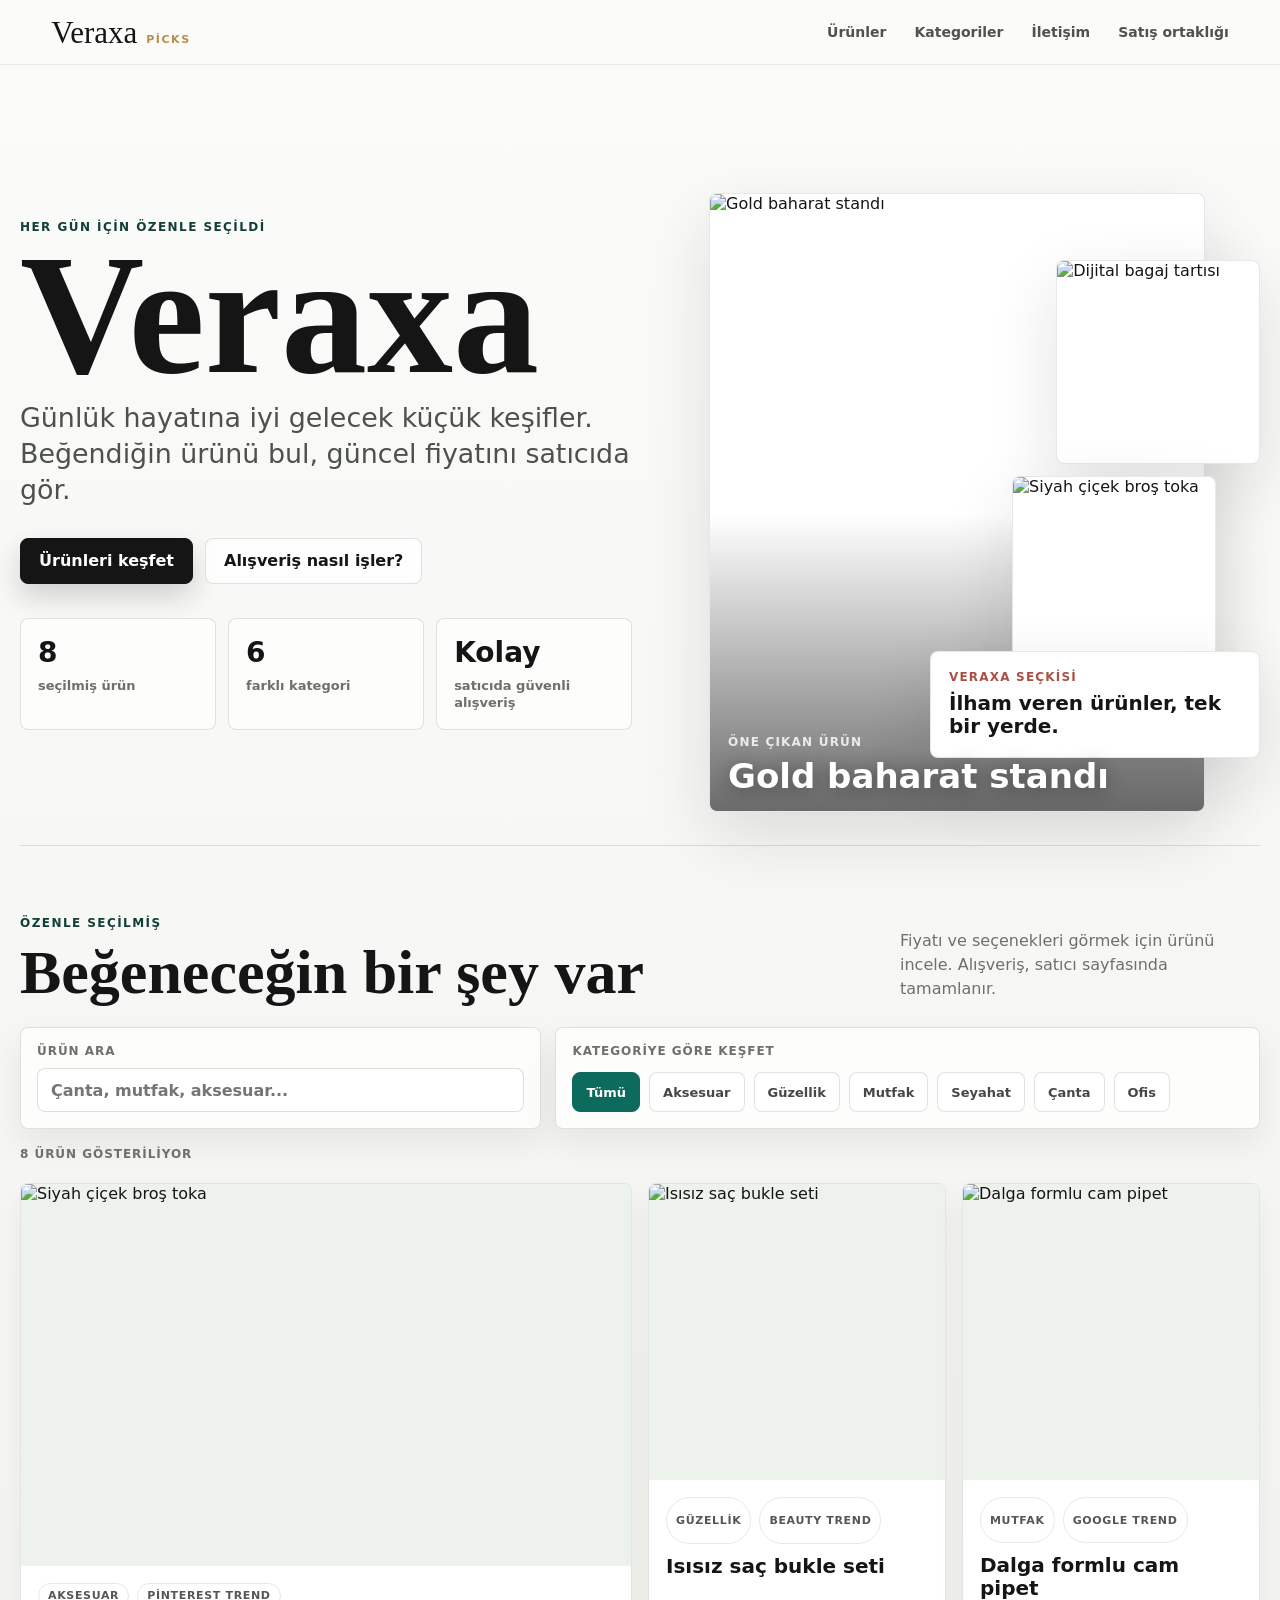
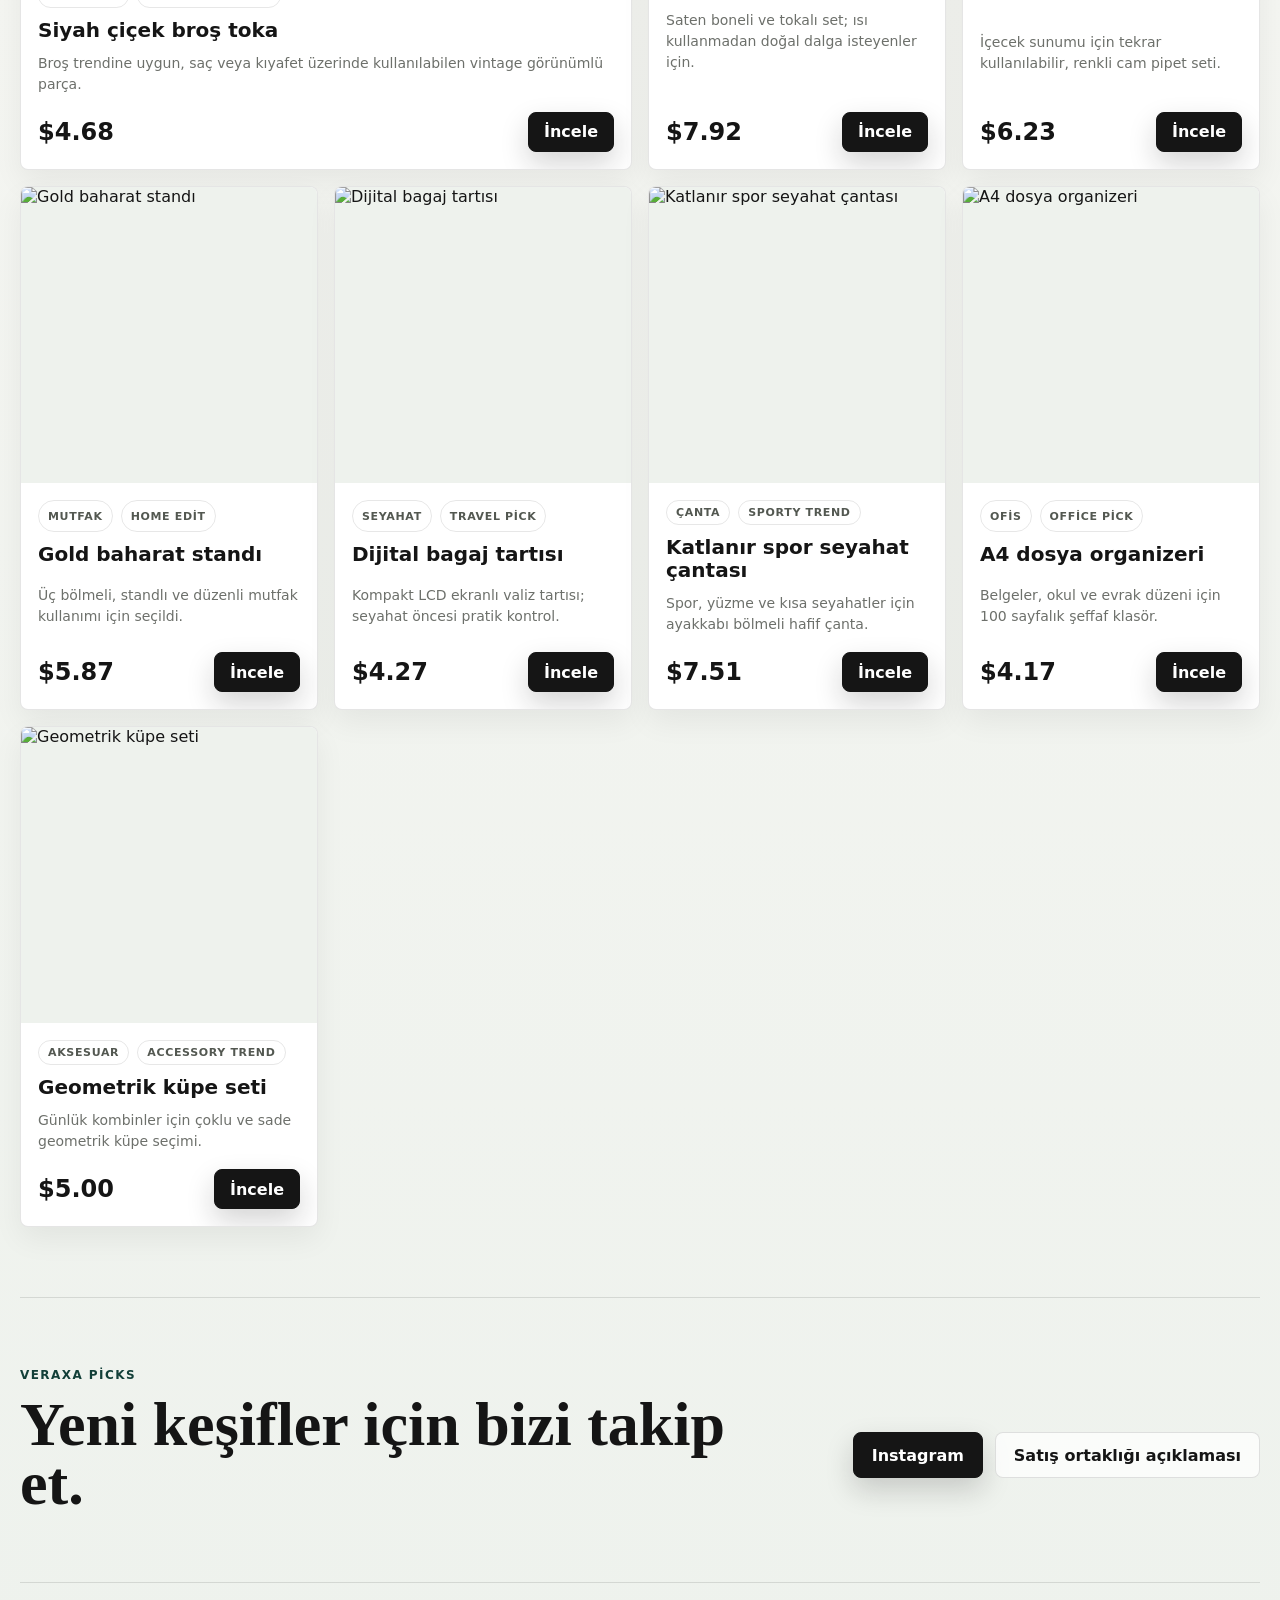
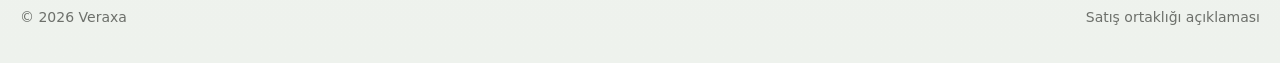
==== commit e63cedf2: "Make Veraxa homepage sales focused" ====
--- a/index.html
+++ b/index.html
@@ -3,10 +3,14 @@
 <head>
   <meta charset="utf-8">
   <meta name="viewport" content="width=device-width, initial-scale=1">
-  <title>Veraxa | Trend Ürün Vitrini</title>
-  <meta name="description" content="Veraxa, seçili trend ürünleri komisyonlu alışveriş linkleriyle tek vitrinde toplar.">
+  <meta name="theme-color" content="#f5f6f2">
+  <title>Veraxa | Günlük yaşama iyi gelen ürünler</title>
+  <meta name="description" content="Veraxa'da günlük yaşam için seçilmiş trend ürünleri keşfedin. Güncel fiyat ve satın alma seçenekleri ürün sayfasında.">
+  <meta property="og:title" content="Veraxa | Günlük yaşama iyi gelen ürünler">
+  <meta property="og:description" content="Seçilmiş trend ürünleri keşfedin; güncel fiyat ve satın alma seçeneklerini satıcı sayfasında görün.">
+  <meta property="og:type" content="website">
   <meta name="verify-admitad" content="ded226ef34">
-  <link rel="stylesheet" href="assets/css/site.css?v=20260612-pro">
+  <link rel="stylesheet" href="assets/css/site.css?v=20260930-sales">
 </head>
 <body>
   <header class="site-header">
@@ -15,54 +19,54 @@
       <small>Picks</small>
     </a>
     <nav aria-label="Ana menü">
-      <a href="#urunler">Vitrin</a>
+      <a href="#urunler">Ürünler</a>
       <a href="#kategoriler">Kategoriler</a>
       <a href="#iletisim">İletişim</a>
-      <a href="legal/affiliate-disclosure.html">Komisyon</a>
+      <a href="legal/affiliate-disclosure.html">Satış ortaklığı</a>
     </nav>
   </header>
 
   <main>
-    <section class="hero" aria-label="Veraxa ürün vitrini">
+    <section class="hero" aria-label="Veraxa ürün seçkisi">
       <div class="hero-copy">
-        <p class="eyebrow">AliExpress WW aktif</p>
+        <p class="eyebrow">Her gün için özenle seçildi</p>
         <h1>Veraxa</h1>
-        <p class="hero-lead">Günlük hayat için seçilmiş trend ürünler, daha net ve daha güven veren bir vitrinde.</p>
+        <p class="hero-lead">Günlük hayatına iyi gelecek küçük keşifler. Beğendiğin ürünü bul, güncel fiyatını satıcıda gör.</p>
         <div class="hero-actions">
-          <a class="button primary" href="#urunler">Vitrine bak</a>
-          <a class="button secondary" href="legal/affiliate-disclosure.html">Komisyon bilgisi</a>
+          <a class="button primary" href="#urunler">Ürünleri keşfet</a>
+          <a class="button secondary" href="legal/affiliate-disclosure.html">Alışveriş nasıl işler?</a>
         </div>
-        <div class="hero-metrics" aria-label="Veraxa özet">
+        <div class="hero-metrics" aria-label="Veraxa ürün seçkisi">
           <div>
             <strong>8</strong>
-            <span>seçili ürün</span>
+            <span>seçilmiş ürün</span>
           </div>
           <div>
-            <strong>5</strong>
-            <span>kategori</span>
+            <strong>6</strong>
+            <span>farklı kategori</span>
           </div>
           <div>
-            <strong>Aktif</strong>
-            <span>Admitad linkleri</span>
+            <strong>Kolay</strong>
+            <span>satıcıda güvenli alışveriş</span>
           </div>
         </div>
       </div>
 
       <div class="hero-showcase">
-        <a class="showcase-main" href="#urunler" aria-label="Öne çıkan ürünlere git">
+        <a class="showcase-main" href="#urunler" aria-label="Öne çıkan ürünleri keşfet">
           <img src="https://images.weserv.nl/?url=ae-pic-a1.aliexpress-media.com/kf/S6639f572b72c4e018dfe589594f356b9n.jpg" alt="Gold baharat standı">
-          <span>Öne çıkan</span>
+          <span>Öne çıkan ürün</span>
           <strong>Gold baharat standı</strong>
         </a>
-        <a class="showcase-tile tile-a" href="#urunler" aria-label="Seyahat ürünlerine git">
+        <a class="showcase-tile tile-a" href="#urunler" aria-label="Seyahat ürünlerini keşfet">
           <img src="https://images.weserv.nl/?url=ae-pic-a1.aliexpress-media.com/kf/S7a014c9f0093440b8388fc38d8e30758v.jpg" alt="Dijital bagaj tartısı">
         </a>
-        <a class="showcase-tile tile-b" href="#urunler" aria-label="Aksesuar ürünlerine git">
+        <a class="showcase-tile tile-b" href="#urunler" aria-label="Aksesuar ürünlerini keşfet">
           <img src="https://images.weserv.nl/?url=ae-pic-a1.aliexpress-media.com/kf/Sb8699b75dc444189b32965ae1b0ab645R.jpg" alt="Siyah çiçek broş toka">
         </a>
         <div class="showcase-note">
-          <span>Güncel vitrin</span>
-          <strong>Fiyat ve stok satış sayfasında güncellenir.</strong>
+          <span>Veraxa seçkisi</span>
+          <strong>İlham veren ürünler, tek bir yerde.</strong>
         </div>
       </div>
     </section>
@@ -70,19 +74,19 @@
     <section class="section catalog" id="urunler">
       <div class="section-heading">
         <div>
-          <p class="eyebrow">Editör seçimi</p>
-          <h2>Bugünün vitrini</h2>
+          <p class="eyebrow">Özenle seçilmiş</p>
+          <h2>Beğeneceğin bir şey var</h2>
         </div>
-        <p>Ürünler AliExpress satış ortaklığı linkleriyle listelenir.</p>
+        <p>Fiyatı ve seçenekleri görmek için ürünü incele. Alışveriş, satıcı sayfasında tamamlanır.</p>
       </div>
 
       <div class="catalog-tools" id="kategoriler">
         <label class="search-box" for="productSearch">
           <span>Ürün ara</span>
-          <input id="productSearch" type="search" placeholder="Broş, çanta, mutfak..." autocomplete="off">
+          <input id="productSearch" type="search" placeholder="Çanta, mutfak, aksesuar..." autocomplete="off">
         </label>
         <div class="filter-box" aria-label="Kategori filtresi">
-          <span>Kategori</span>
+          <span>Kategoriye göre keşfet</span>
           <div class="category-tabs" id="categoryFilters"></div>
         </div>
       </div>
@@ -93,19 +97,19 @@
 
     <section class="section contact" id="iletisim">
       <div>
-        <p class="eyebrow">Veraxa</p>
-        <h2>Yeni ürün ve iş birliği için hızlı iletişim.</h2>
+        <p class="eyebrow">Veraxa Picks</p>
+        <h2>Yeni keşifler için bizi takip et.</h2>
       </div>
       <div class="contact-actions">
-        <a class="button primary" href="https://wa.me/" target="_blank" rel="noopener">WhatsApp</a>
-        <a class="button secondary" href="https://www.instagram.com/" target="_blank" rel="noopener">Instagram</a>
+        <a class="button primary" href="https://www.instagram.com/" target="_blank" rel="noopener">Instagram</a>
+        <a class="button secondary" href="legal/affiliate-disclosure.html">Satış ortaklığı açıklaması</a>
       </div>
     </section>
   </main>
 
   <footer class="site-footer">
     <span>&copy; 2026 Veraxa</span>
-    <a href="legal/affiliate-disclosure.html">Komisyonlu satış açıklaması</a>
+    <a href="legal/affiliate-disclosure.html">Satış ortaklığı açıklaması</a>
   </footer>
 
   <script src="assets/js/products.js?v=20260612-pro"></script>
--- a/assets/css/site.css
+++ b/assets/css/site.css
@@ -1,26 +1,31 @@
 :root {
-  --bg: #f7f8f6;
-  --ink: #111315;
-  --muted: #69706b;
-  --line: rgba(17, 19, 21, .12);
-  --panel: #ffffff;
-  --panel-soft: #eef3ef;
-  --accent: #0f6b5d;
-  --accent-dark: #093f39;
-  --gold: #b88a44;
-  --shadow: 0 24px 70px rgba(17, 19, 21, .10);
+  --page: #f5f6f2;
+  --paper: #ffffff;
+  --ink: #151515;
+  --muted: #6d706b;
+  --line: rgba(21, 21, 21, .12);
+  --soft: #eef2ed;
+  --accent: #0d6b5d;
+  --accent-deep: #123f38;
+  --rose: #a94f44;
+  --gold: #b78d48;
+  --shadow: 0 24px 68px rgba(21, 21, 21, .12);
+  --soft-shadow: 0 14px 34px rgba(21, 21, 21, .08);
   font-family: Inter, ui-sans-serif, system-ui, -apple-system, BlinkMacSystemFont, "Segoe UI", sans-serif;
 }
 
 * {
   box-sizing: border-box;
+}
+
+html {
+  scroll-behavior: smooth;
 }
 
 body {
   margin: 0;
   background:
-    linear-gradient(180deg, #ffffff 0, var(--bg) 420px),
-    var(--bg);
+    linear-gradient(180deg, #fbfbfa 0, #f4f5f1 48%, #eef2ed 100%);
   color: var(--ink);
 }
 
@@ -37,84 +42,138 @@
 .site-header {
   position: sticky;
   top: 0;
-  z-index: 10;
+  z-index: 20;
   display: flex;
   align-items: center;
   justify-content: space-between;
-  gap: 20px;
-  padding: 18px clamp(18px, 4vw, 56px);
-  border-bottom: 1px solid var(--line);
-  background: rgba(255, 255, 255, .90);
-  backdrop-filter: blur(16px);
+  gap: 24px;
+  padding: 15px clamp(18px, 4vw, 58px);
+  border-bottom: 1px solid rgba(21, 21, 21, .08);
+  background: rgba(251, 251, 250, .86);
+  backdrop-filter: blur(18px);
 }
 
 .brand {
-  font-size: 25px;
+  display: inline-flex;
+  align-items: baseline;
+  gap: 9px;
+  min-width: max-content;
+}
+
+.brand span {
+  font-family: Georgia, "Times New Roman", serif;
+  font-size: 31px;
+  line-height: 1;
+}
+
+.brand small {
+  color: var(--gold);
+  font-size: 11px;
   font-weight: 850;
+  letter-spacing: .14em;
+  text-transform: uppercase;
 }
 
 nav {
   display: flex;
-  gap: 18px;
-  color: var(--muted);
+  align-items: center;
+  gap: clamp(12px, 2.2vw, 28px);
+  color: #4f524e;
   font-size: 14px;
-  font-weight: 650;
+  font-weight: 720;
+}
+
+nav a {
+  position: relative;
+  padding: 9px 0;
+}
+
+nav a::after {
+  content: "";
+  position: absolute;
+  left: 0;
+  right: 0;
+  bottom: 3px;
+  height: 2px;
+  transform: scaleX(0);
+  transform-origin: left;
+  background: var(--accent);
+  transition: transform .2s ease;
+}
+
+nav a:hover::after,
+nav a:focus-visible::after {
+  transform: scaleX(1);
 }
 
 main {
-  width: min(1180px, calc(100% - 36px));
+  width: min(1240px, calc(100% - 38px));
   margin: 0 auto;
 }
 
 .hero {
-  min-height: calc(100vh - 76px);
-  display: grid;
-  grid-template-columns: minmax(0, 1fr) minmax(320px, .86fr);
+  min-height: clamp(610px, calc(100svh - 118px), 780px);
+  display: grid;
+  grid-template-columns: minmax(0, 1fr) minmax(360px, .9fr);
   align-items: center;
-  gap: clamp(28px, 6vw, 76px);
-  padding: 44px 0 54px;
+  gap: clamp(34px, 6vw, 86px);
+  padding: clamp(38px, 6vw, 76px) 0 36px;
+}
+
+.hero-copy {
+  position: relative;
 }
 
 .eyebrow {
-  margin: 0 0 14px;
-  color: var(--accent-dark);
+  margin: 0 0 13px;
+  color: var(--accent-deep);
   font-size: 12px;
-  font-weight: 850;
-  letter-spacing: .08em;
+  font-weight: 900;
+  letter-spacing: .12em;
   text-transform: uppercase;
 }
 
 h1,
 h2,
+h3,
+p {
+  margin-top: 0;
+}
+
+h1,
+h2 {
+  font-family: Georgia, "Times New Roman", serif;
+  letter-spacing: 0;
+}
+
+h1 {
+  margin-bottom: 18px;
+  font-size: clamp(76px, 14vw, 172px);
+  line-height: .78;
+}
+
+h2 {
+  margin-bottom: 0;
+  font-size: clamp(36px, 5vw, 62px);
+  line-height: .94;
+}
+
 h3 {
   margin: 0;
+  font-size: 20px;
+  line-height: 1.16;
   letter-spacing: 0;
 }
 
-h1 {
-  max-width: 780px;
-  font-size: clamp(42px, 7vw, 82px);
-  line-height: .95;
-}
-
-h2 {
-  font-size: clamp(32px, 5vw, 54px);
-  line-height: 1;
-}
-
-.hero-copy p:not(.eyebrow),
-.section-heading {
-  color: var(--muted);
-}
-
-.hero-copy p:not(.eyebrow) {
-  max-width: 640px;
-  margin: 24px 0 0;
-  font-size: 19px;
-  line-height: 1.55;
-}
-
-.actions,
+.hero-lead {
+  max-width: 650px;
+  margin-bottom: 0;
+  color: #4d514d;
+  font-size: clamp(20px, 2.1vw, 27px);
+  line-height: 1.34;
+}
+
+.hero-actions,
 .contact-actions {
   display: flex;
   flex-wrap: wrap;
@@ -127,87 +186,164 @@
   min-height: 46px;
   align-items: center;
   justify-content: center;
+  border: 1px solid var(--line);
+  border-radius: 8px;
   padding: 0 18px;
+  font-weight: 850;
+  transition: transform .18s ease, box-shadow .18s ease, background .18s ease;
+}
+
+.button:hover,
+.button:focus-visible {
+  transform: translateY(-1px);
+}
+
+.button.primary {
+  border-color: var(--ink);
+  background: var(--ink);
+  color: white;
+  box-shadow: 0 12px 28px rgba(21, 21, 21, .18);
+}
+
+.button.secondary {
+  background: rgba(255, 255, 255, .72);
+}
+
+.hero-metrics {
+  display: grid;
+  grid-template-columns: repeat(3, minmax(0, 1fr));
+  gap: 12px;
+  max-width: 640px;
+  margin-top: 34px;
+}
+
+.hero-metrics div {
+  min-height: 94px;
+  padding: 17px;
   border: 1px solid var(--line);
-  border-radius: 6px;
-  font-weight: 780;
-}
-
-.button.primary {
-  border-color: var(--accent);
-  background: var(--accent);
-  color: white;
-}
-
-.button.secondary {
-  background: var(--panel);
-}
-
-.hero-panel {
+  border-radius: 8px;
+  background: rgba(255, 255, 255, .68);
+}
+
+.hero-metrics strong,
+.hero-metrics span {
+  display: block;
+}
+
+.hero-metrics strong {
+  margin-bottom: 8px;
+  font-size: 28px;
+}
+
+.hero-metrics span {
+  color: var(--muted);
+  font-size: 13px;
+  font-weight: 720;
+  line-height: 1.35;
+}
+
+.hero-showcase {
   position: relative;
-  min-height: 560px;
-  padding: 18px;
-}
-
-.hero-panel::before {
+  min-height: 565px;
+}
+
+.showcase-main,
+.showcase-tile,
+.showcase-note {
+  position: absolute;
+  border: 1px solid rgba(21, 21, 21, .1);
+  border-radius: 8px;
+  background: var(--paper);
+  box-shadow: var(--shadow);
+}
+
+.showcase-main {
+  inset: 0 10% auto 0;
+  overflow: hidden;
+  aspect-ratio: 4 / 5;
+}
+
+.showcase-main img,
+.showcase-tile img {
+  width: 100%;
+  height: 100%;
+  object-fit: cover;
+}
+
+.showcase-main span,
+.showcase-main strong {
+  position: absolute;
+  left: 18px;
+  z-index: 2;
+}
+
+.showcase-main span {
+  bottom: 62px;
+  color: rgba(255, 255, 255, .82);
+  font-size: 12px;
+  font-weight: 850;
+  letter-spacing: .1em;
+  text-transform: uppercase;
+}
+
+.showcase-main strong {
+  right: 18px;
+  bottom: 18px;
+  color: #fff;
+  font-size: clamp(23px, 3vw, 34px);
+  line-height: 1;
+  text-shadow: 0 2px 20px rgba(0, 0, 0, .42);
+}
+
+.showcase-main::after {
   content: "";
   position: absolute;
-  inset: 8% 8% 14% 12%;
-  border: 1px solid rgba(184, 138, 68, .32);
-  border-radius: 8px;
-  background: var(--panel-soft);
-}
-
-.hero-image {
-  position: absolute;
-  object-fit: cover;
-  border: 1px solid rgba(17, 19, 21, .10);
-  border-radius: 8px;
-  background: white;
-  box-shadow: var(--shadow);
-}
-
-.hero-image-main {
-  inset: 0 auto auto 0;
-  width: 70%;
-  aspect-ratio: 4 / 5;
-}
-
-.hero-image-side {
+  inset: auto 0 0;
+  height: 48%;
+  background: linear-gradient(180deg, transparent, rgba(0, 0, 0, .58));
+}
+
+.showcase-tile {
+  overflow: hidden;
+  width: 37%;
+  aspect-ratio: 1;
+}
+
+.tile-a {
   right: 0;
-  bottom: 74px;
-  width: 48%;
-  aspect-ratio: 1;
-}
-
-.hero-note {
-  position: absolute;
-  right: 22px;
+  top: 12%;
+}
+
+.tile-b {
+  right: 8%;
+  bottom: 78px;
+}
+
+.showcase-note {
+  right: 0;
   bottom: 0;
-  width: min(320px, 74%);
+  width: min(330px, 74%);
   padding: 18px;
-  border: 1px solid var(--line);
-  border-radius: 8px;
-  background: rgba(255, 255, 255, .94);
-  box-shadow: var(--shadow);
-}
-
-.hero-note span {
+}
+
+.showcase-note span {
   display: block;
   margin-bottom: 8px;
-  color: var(--gold);
-  font-size: 13px;
-  font-weight: 850;
+  color: var(--rose);
+  font-size: 12px;
+  font-weight: 900;
+  letter-spacing: .1em;
   text-transform: uppercase;
 }
 
-.hero-note strong {
-  font-size: 22px;
-  line-height: 1.12;
+.showcase-note strong {
+  display: block;
+  font-size: 20px;
+  line-height: 1.16;
 }
 
 .section {
-  padding: 68px 0;
+  padding: 70px 0;
   border-top: 1px solid var(--line);
 }
 
@@ -216,69 +352,178 @@
   align-items: end;
   justify-content: space-between;
   gap: 24px;
-  margin-bottom: 28px;
+  margin-bottom: 26px;
 }
 
 .section-heading > p {
-  max-width: 320px;
+  max-width: 360px;
   margin: 0;
+  color: var(--muted);
+  font-size: 16px;
   line-height: 1.5;
+}
+
+.catalog-tools {
+  display: grid;
+  grid-template-columns: minmax(260px, .74fr) 1fr;
+  gap: 14px;
+  margin-bottom: 18px;
+}
+
+.search-box,
+.filter-box {
+  display: grid;
+  gap: 10px;
+  min-height: 98px;
+  padding: 16px;
+  border: 1px solid var(--line);
+  border-radius: 8px;
+  background: rgba(255, 255, 255, .74);
+  box-shadow: var(--soft-shadow);
+}
+
+.search-box span,
+.filter-box > span,
+.product-status {
+  color: var(--muted);
+  font-size: 12px;
+  font-weight: 850;
+  letter-spacing: .08em;
+  text-transform: uppercase;
+}
+
+.search-box input {
+  width: 100%;
+  min-height: 44px;
+  border: 1px solid rgba(21, 21, 21, .14);
+  border-radius: 8px;
+  padding: 0 13px;
+  background: #fff;
+  color: var(--ink);
+  font: inherit;
+  font-weight: 650;
+}
+
+.search-box input:focus {
+  outline: 2px solid rgba(13, 107, 93, .22);
+  border-color: rgba(13, 107, 93, .46);
+}
+
+.category-tabs {
+  display: flex;
+  flex-wrap: wrap;
+  gap: 9px;
+}
+
+.category-tab {
+  min-height: 36px;
+  border: 1px solid rgba(21, 21, 21, .12);
+  border-radius: 8px;
+  padding: 0 13px;
+  background: #fff;
+  color: #454944;
+  cursor: pointer;
+  font: inherit;
+  font-size: 13px;
+  font-weight: 820;
+}
+
+.category-tab[aria-pressed="true"] {
+  border-color: var(--accent);
+  background: var(--accent);
+  color: #fff;
+}
+
+.product-status {
+  min-height: 18px;
+  margin: 0 0 18px;
 }
 
 .product-grid {
   display: grid;
   grid-template-columns: repeat(4, minmax(0, 1fr));
   gap: 16px;
+  align-items: stretch;
 }
 
 .product-card {
+  position: relative;
   display: grid;
   grid-template-rows: auto 1fr auto;
   min-height: 100%;
   overflow: hidden;
-  border: 1px solid var(--line);
-  border-radius: 8px;
-  background: var(--panel);
-  box-shadow: 0 10px 34px rgba(17, 19, 21, .05);
+  border: 1px solid rgba(21, 21, 21, .11);
+  border-radius: 8px;
+  background: var(--paper);
+  box-shadow: 0 12px 30px rgba(21, 21, 21, .06);
+  transition: transform .18s ease, box-shadow .18s ease, border-color .18s ease;
+}
+
+.product-card:hover,
+.product-card:focus-within {
+  transform: translateY(-3px);
+  border-color: rgba(13, 107, 93, .28);
+  box-shadow: 0 22px 48px rgba(21, 21, 21, .11);
+}
+
+.product-card.featured {
+  grid-column: span 2;
 }
 
 .product-media {
   display: block;
   aspect-ratio: 1;
-  background: var(--panel-soft);
+  overflow: hidden;
+  background: var(--soft);
+}
+
+.product-card.featured .product-media {
+  aspect-ratio: 16 / 10;
 }
 
 .product-media img {
   width: 100%;
   height: 100%;
   object-fit: cover;
+  transition: transform .24s ease;
+}
+
+.product-card:hover .product-media img,
+.product-card:focus-within .product-media img {
+  transform: scale(1.035);
 }
 
 .product-body {
   display: grid;
-  gap: 10px;
-  padding: 16px 16px 0;
+  gap: 11px;
+  padding: 17px 17px 0;
 }
 
 .product-meta {
   display: flex;
   flex-wrap: wrap;
   gap: 8px;
-  color: var(--muted);
-  font-size: 12px;
-  font-weight: 760;
+}
+
+.product-meta span {
+  display: inline-flex;
+  min-height: 25px;
+  align-items: center;
+  border: 1px solid rgba(21, 21, 21, .1);
+  border-radius: 999px;
+  padding: 0 9px;
+  color: #535851;
+  font-size: 11px;
+  font-weight: 900;
+  letter-spacing: .06em;
   text-transform: uppercase;
-}
-
-.product-card h3 {
-  font-size: 19px;
-  line-height: 1.18;
 }
 
 .product-card p {
   margin: 0;
   color: var(--muted);
-  line-height: 1.48;
+  font-size: 14px;
+  line-height: 1.5;
 }
 
 .product-action {
@@ -286,11 +531,29 @@
   align-items: center;
   justify-content: space-between;
   gap: 12px;
-  padding: 16px;
+  padding: 17px;
 }
 
 .product-action strong {
-  font-size: 20px;
+  font-size: 24px;
+  letter-spacing: 0;
+}
+
+.product-action .button {
+  min-height: 40px;
+  padding: 0 15px;
+}
+
+.empty-state {
+  grid-column: 1 / -1;
+  min-height: 180px;
+  display: grid;
+  place-items: center;
+  border: 1px solid var(--line);
+  border-radius: 8px;
+  background: rgba(255, 255, 255, .68);
+  color: var(--muted);
+  font-weight: 760;
 }
 
 .contact {
@@ -300,8 +563,12 @@
   gap: 24px;
 }
 
+.contact h2 {
+  max-width: 720px;
+}
+
 .site-footer {
-  width: min(1180px, calc(100% - 36px));
+  width: min(1240px, calc(100% - 38px));
   margin: 0 auto;
   padding: 26px 0 38px;
   display: flex;
@@ -309,15 +576,25 @@
   gap: 18px;
   color: var(--muted);
   border-top: 1px solid var(--line);
-}
-
-@media (max-width: 1020px) {
+  font-size: 14px;
+}
+
+@media (max-width: 1060px) {
+  .hero {
+    grid-template-columns: 1fr;
+    min-height: auto;
+  }
+
+  .hero-showcase {
+    min-height: 520px;
+  }
+
   .product-grid {
     grid-template-columns: repeat(2, minmax(0, 1fr));
   }
 }
 
-@media (max-width: 820px) {
+@media (max-width: 760px) {
   .site-header,
   .section-heading,
   .contact,
@@ -327,31 +604,69 @@
   }
 
   nav {
+    width: 100%;
     flex-wrap: wrap;
-  }
-
-  .hero {
-    min-height: auto;
+    gap: 10px 16px;
+  }
+
+  h1 {
+    font-size: clamp(72px, 24vw, 116px);
+  }
+
+  .hero-metrics,
+  .catalog-tools {
     grid-template-columns: 1fr;
   }
 
-  .hero-panel {
-    min-height: 420px;
+  .hero-showcase {
+    min-height: 460px;
+  }
+
+  .showcase-main {
+    inset: 0 18% auto 0;
+  }
+
+  .showcase-tile {
+    width: 42%;
   }
 }
 
 @media (max-width: 560px) {
   main,
   .site-footer {
-    width: min(100% - 28px, 1180px);
+    width: min(100% - 28px, 1240px);
+  }
+
+  .site-header {
+    padding-inline: 14px;
+  }
+
+  .section {
+    padding: 52px 0;
   }
 
   .hero {
     padding-top: 34px;
   }
 
+  .hero-showcase {
+    min-height: 390px;
+  }
+
+  .showcase-note {
+    width: 82%;
+  }
+
   .product-grid {
     grid-template-columns: 1fr;
+  }
+
+  .product-card.featured {
+    grid-column: auto;
+  }
+
+  .product-card.featured .product-media {
+    aspect-ratio: 1;
   }
 
   .product-action {
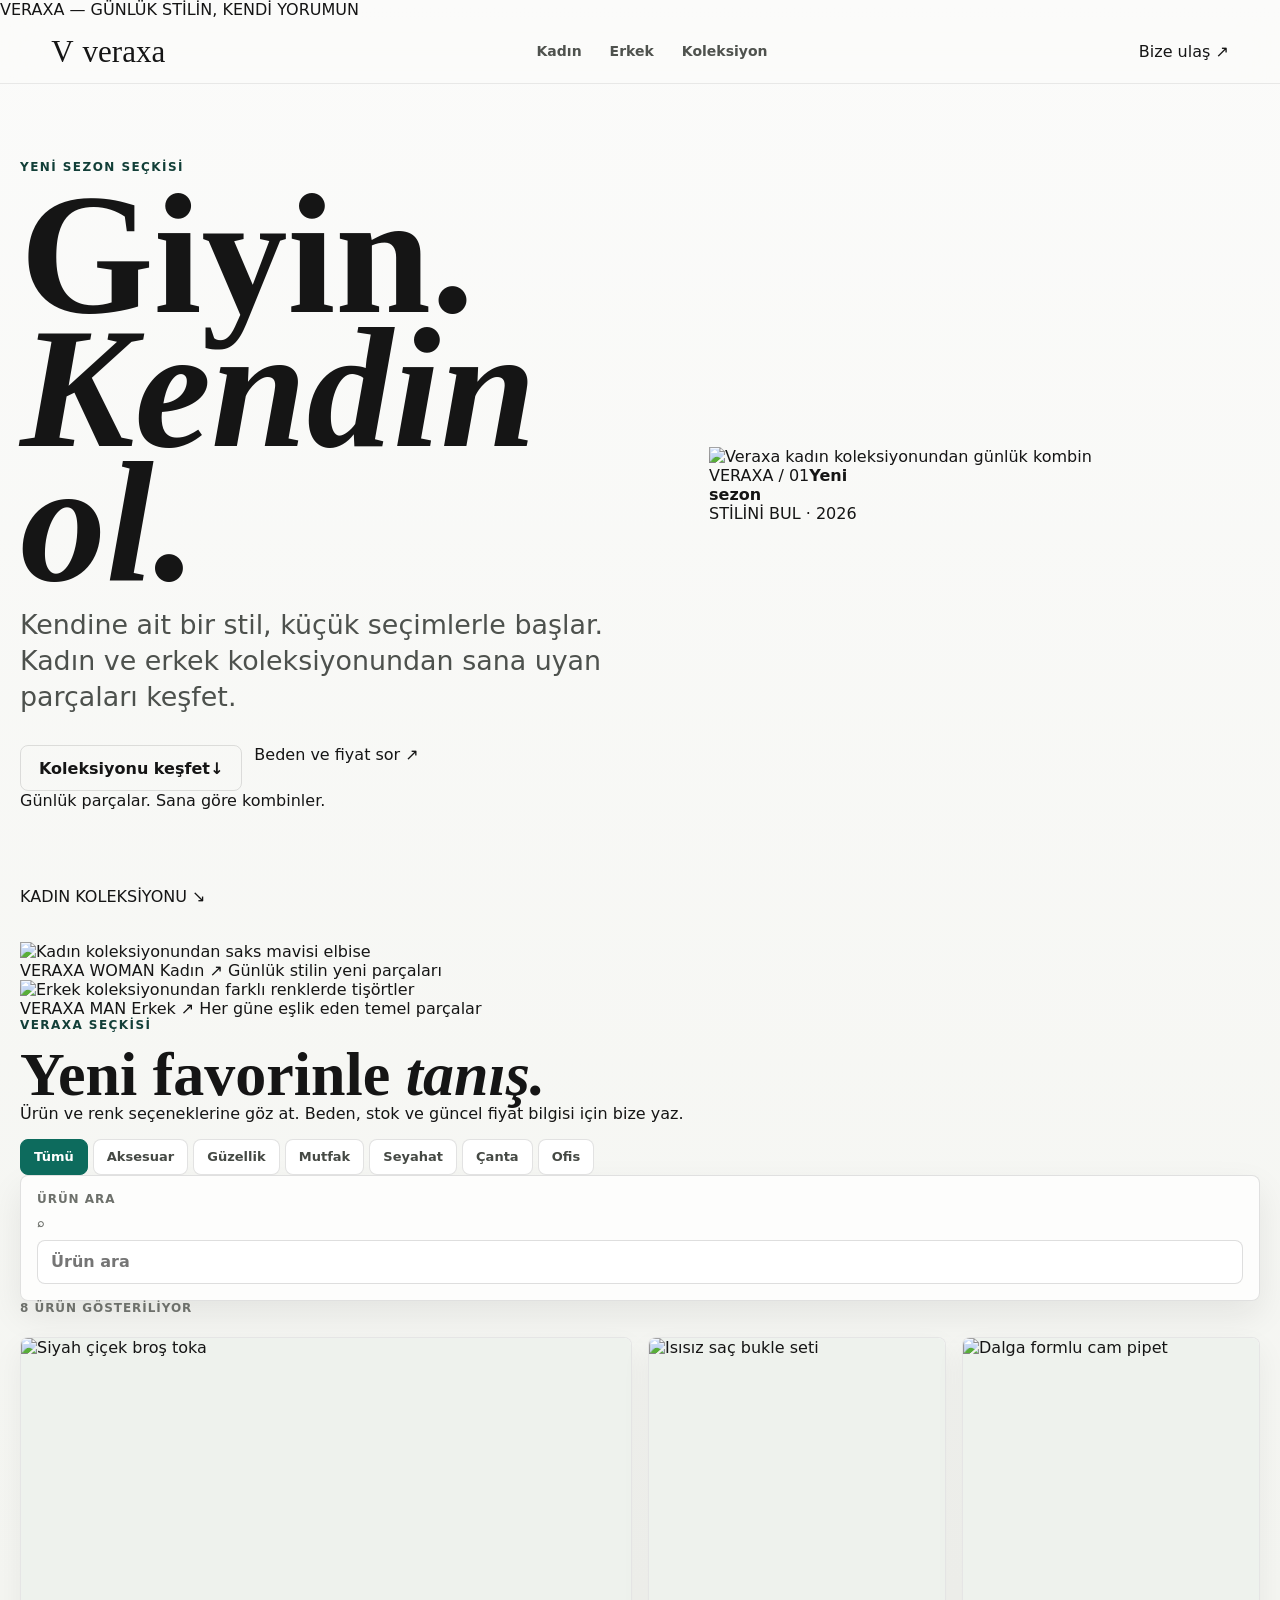
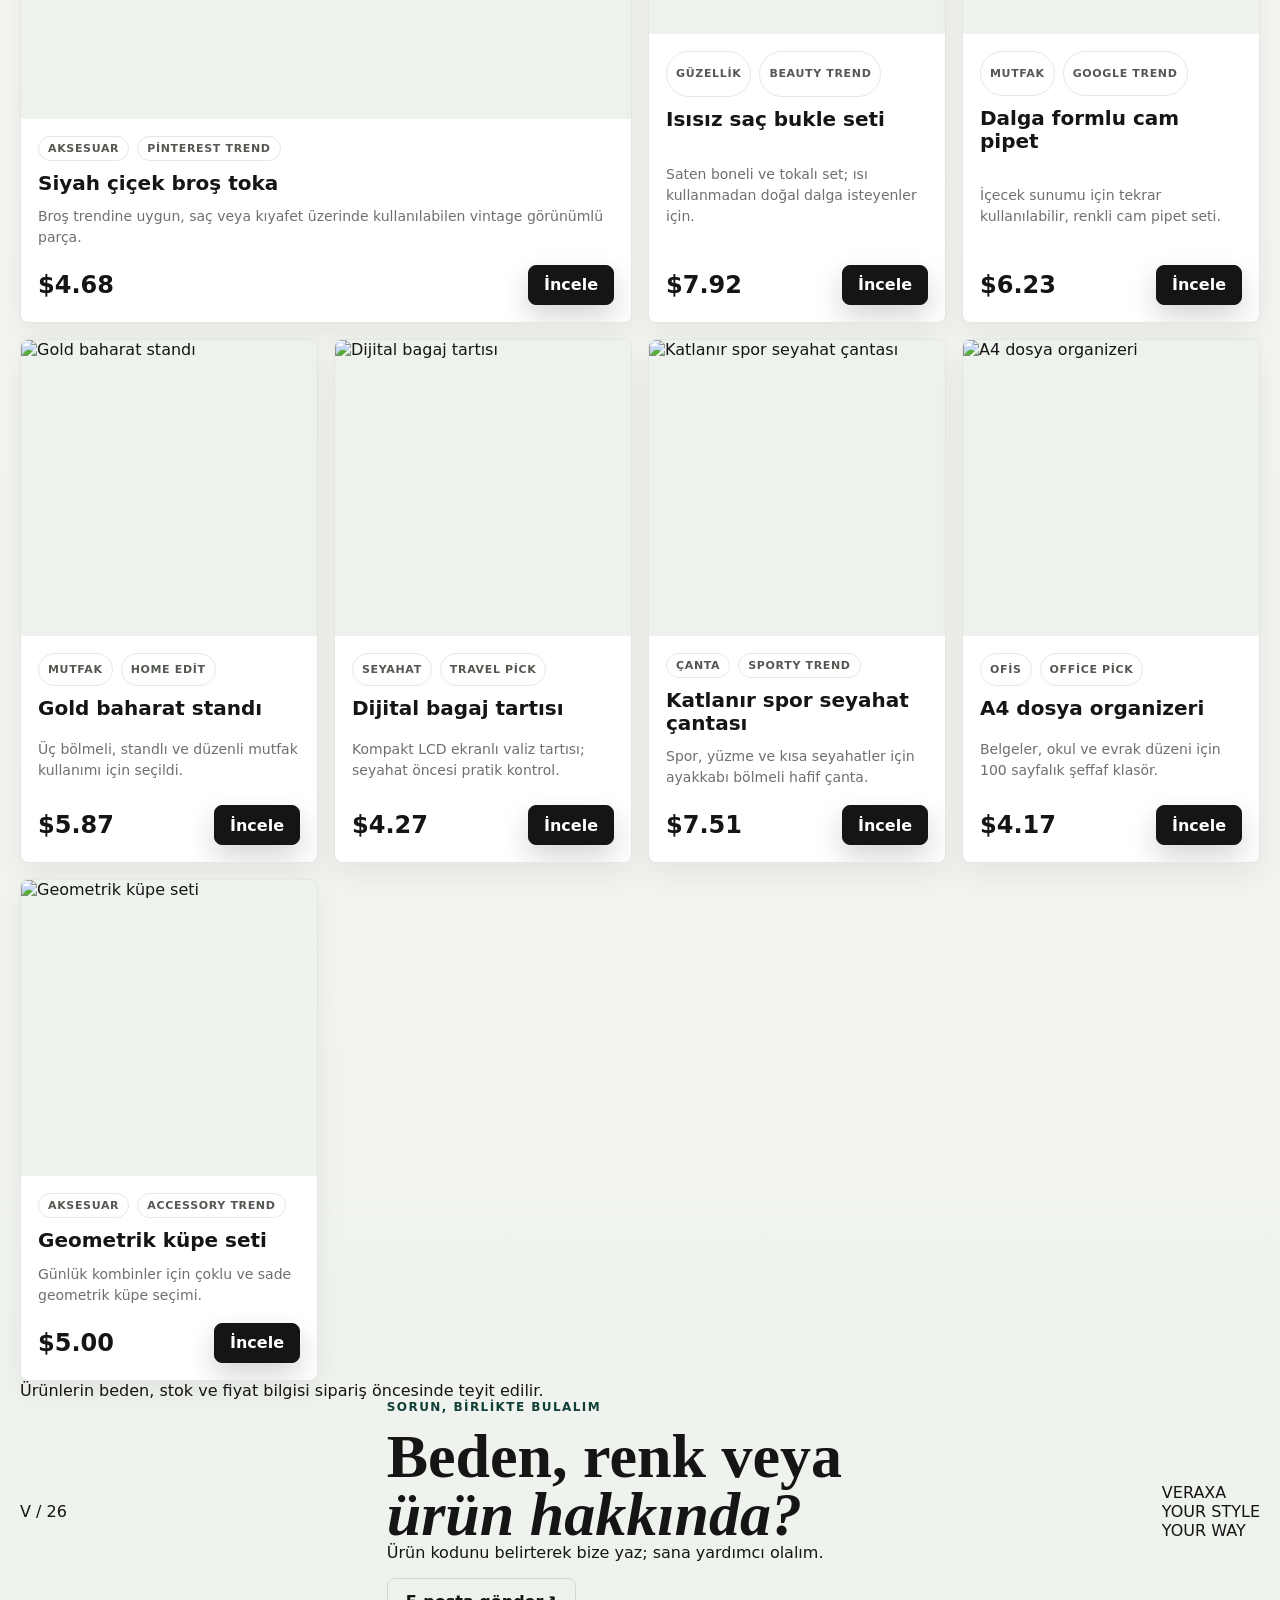
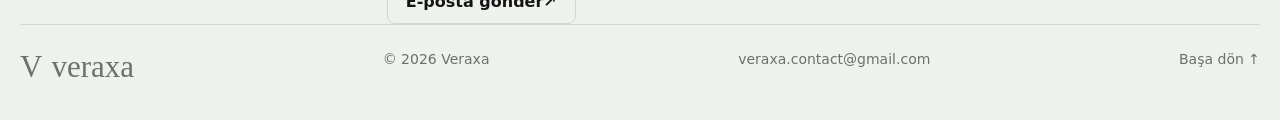
==== commit f8ba7a56: "Replace affiliate homepage with Veraxa fashion storefront" ====
--- a/index.html
+++ b/index.html
@@ -3,115 +3,97 @@
 <head>
   <meta charset="utf-8">
   <meta name="viewport" content="width=device-width, initial-scale=1">
-  <meta name="theme-color" content="#f5f6f2">
-  <title>Veraxa | Günlük yaşama iyi gelen ürünler</title>
-  <meta name="description" content="Veraxa'da günlük yaşam için seçilmiş trend ürünleri keşfedin. Güncel fiyat ve satın alma seçenekleri ürün sayfasında.">
-  <meta property="og:title" content="Veraxa | Günlük yaşama iyi gelen ürünler">
-  <meta property="og:description" content="Seçilmiş trend ürünleri keşfedin; güncel fiyat ve satın alma seçeneklerini satıcı sayfasında görün.">
+  <meta name="theme-color" content="#f5f1ea">
+  <title>Veraxa | Kadın ve Erkek Giyim</title>
+  <meta name="description" content="Veraxa kadın ve erkek giyim koleksiyonunu keşfet. Ürün, beden ve güncel fiyat bilgisi için bize ulaş.">
+  <meta property="og:title" content="Veraxa | Kadın ve Erkek Giyim">
+  <meta property="og:description" content="Günlük stiline eşlik edecek parçaları Veraxa'da keşfet.">
   <meta property="og:type" content="website">
-  <meta name="verify-admitad" content="ded226ef34">
-  <link rel="stylesheet" href="assets/css/site.css?v=20260930-sales">
+  <link rel="stylesheet" href="assets/css/site.css?v=20260930-fashion">
 </head>
 <body>
+  <div class="announcement">VERAXA — GÜNLÜK STİLİN, KENDİ YORUMUN</div>
   <header class="site-header">
-    <a class="brand" href="/" aria-label="Veraxa ana sayfa">
-      <span>Veraxa</span>
-      <small>Picks</small>
-    </a>
+    <a class="brand" href="/" aria-label="Veraxa ana sayfa"><span class="brand-mark">V</span><span>veraxa</span></a>
     <nav aria-label="Ana menü">
-      <a href="#urunler">Ürünler</a>
-      <a href="#kategoriler">Kategoriler</a>
-      <a href="#iletisim">İletişim</a>
-      <a href="legal/affiliate-disclosure.html">Satış ortaklığı</a>
+      <a href="#kadin">Kadın</a>
+      <a href="#erkek">Erkek</a>
+      <a href="#koleksiyon">Koleksiyon</a>
     </nav>
+    <a class="header-cta" href="mailto:veraxa.contact@gmail.com?subject=Veraxa%20%C3%BCr%C3%BCn%20bilgisi">Bize ulaş <span aria-hidden="true">↗</span></a>
   </header>
 
   <main>
-    <section class="hero" aria-label="Veraxa ürün seçkisi">
+    <section class="hero">
       <div class="hero-copy">
-        <p class="eyebrow">Her gün için özenle seçildi</p>
-        <h1>Veraxa</h1>
-        <p class="hero-lead">Günlük hayatına iyi gelecek küçük keşifler. Beğendiğin ürünü bul, güncel fiyatını satıcıda gör.</p>
+        <p class="eyebrow"><span></span> Yeni sezon seçkisi</p>
+        <h1>Giyin.<br><em>Kendin ol.</em></h1>
+        <p class="hero-lead">Kendine ait bir stil, küçük seçimlerle başlar. Kadın ve erkek koleksiyonundan sana uyan parçaları keşfet.</p>
         <div class="hero-actions">
-          <a class="button primary" href="#urunler">Ürünleri keşfet</a>
-          <a class="button secondary" href="legal/affiliate-disclosure.html">Alışveriş nasıl işler?</a>
+          <a class="button button-dark" href="#koleksiyon">Koleksiyonu keşfet <span aria-hidden="true">↓</span></a>
+          <a class="text-link" href="mailto:veraxa.contact@gmail.com?subject=Veraxa%20%C3%BCr%C3%BCn%20bilgisi">Beden ve fiyat sor <span aria-hidden="true">↗</span></a>
         </div>
-        <div class="hero-metrics" aria-label="Veraxa ürün seçkisi">
-          <div>
-            <strong>8</strong>
-            <span>seçilmiş ürün</span>
-          </div>
-          <div>
-            <strong>6</strong>
-            <span>farklı kategori</span>
-          </div>
-          <div>
-            <strong>Kolay</strong>
-            <span>satıcıda güvenli alışveriş</span>
-          </div>
-        </div>
+        <div class="hero-note"><span class="note-line"></span> Günlük parçalar. Sana göre kombinler.</div>
       </div>
-
-      <div class="hero-showcase">
-        <a class="showcase-main" href="#urunler" aria-label="Öne çıkan ürünleri keşfet">
-          <img src="https://images.weserv.nl/?url=ae-pic-a1.aliexpress-media.com/kf/S6639f572b72c4e018dfe589594f356b9n.jpg" alt="Gold baharat standı">
-          <span>Öne çıkan ürün</span>
-          <strong>Gold baharat standı</strong>
-        </a>
-        <a class="showcase-tile tile-a" href="#urunler" aria-label="Seyahat ürünlerini keşfet">
-          <img src="https://images.weserv.nl/?url=ae-pic-a1.aliexpress-media.com/kf/S7a014c9f0093440b8388fc38d8e30758v.jpg" alt="Dijital bagaj tartısı">
-        </a>
-        <a class="showcase-tile tile-b" href="#urunler" aria-label="Aksesuar ürünlerini keşfet">
-          <img src="https://images.weserv.nl/?url=ae-pic-a1.aliexpress-media.com/kf/Sb8699b75dc444189b32965ae1b0ab645R.jpg" alt="Siyah çiçek broş toka">
-        </a>
-        <div class="showcase-note">
-          <span>Veraxa seçkisi</span>
-          <strong>İlham veren ürünler, tek bir yerde.</strong>
-        </div>
+      <div class="hero-visual">
+        <img src="assets/products/26Y005.jpg" alt="Veraxa kadın koleksiyonundan günlük kombin">
+        <div class="visual-label"><span>VERAXA / 01</span><strong>Yeni<br>sezon</strong></div>
+        <div class="visual-caption">STİLİNİ BUL · 2026</div>
       </div>
+      <a class="hero-side-link" href="#kadin">KADIN KOLEKSİYONU <span>↘</span></a>
     </section>
 
-    <section class="section catalog" id="urunler">
-      <div class="section-heading">
+    <section class="category-intro" aria-label="Koleksiyon kategorileri">
+      <a class="category-card women" id="kadin" href="#koleksiyon" data-select="Kadın">
+        <img src="assets/products/25NO4517-elbise.jpg" alt="Kadın koleksiyonundan saks mavisi elbise" loading="lazy">
+        <span class="category-overline">VERAXA WOMAN</span>
+        <span class="category-title">Kadın <span>↗</span></span>
+        <span class="category-subtitle">Günlük stilin yeni parçaları</span>
+      </a>
+      <a class="category-card men" id="erkek" href="#koleksiyon" data-select="Erkek">
+        <img src="assets/products/26Y020.jpg" alt="Erkek koleksiyonundan farklı renklerde tişörtler" loading="lazy">
+        <span class="category-overline">VERAXA MAN</span>
+        <span class="category-title">Erkek <span>↗</span></span>
+        <span class="category-subtitle">Her güne eşlik eden temel parçalar</span>
+      </a>
+    </section>
+
+    <section class="catalog" id="koleksiyon">
+      <div class="catalog-heading">
         <div>
-          <p class="eyebrow">Özenle seçilmiş</p>
-          <h2>Beğeneceğin bir şey var</h2>
+          <p class="eyebrow"><span></span> VERAXA SEÇKİSİ</p>
+          <h2>Yeni favorinle <em>tanış.</em></h2>
         </div>
-        <p>Fiyatı ve seçenekleri görmek için ürünü incele. Alışveriş, satıcı sayfasında tamamlanır.</p>
+        <p>Ürün ve renk seçeneklerine göz at. Beden, stok ve güncel fiyat bilgisi için bize yaz.</p>
       </div>
-
-      <div class="catalog-tools" id="kategoriler">
-        <label class="search-box" for="productSearch">
-          <span>Ürün ara</span>
-          <input id="productSearch" type="search" placeholder="Çanta, mutfak, aksesuar..." autocomplete="off">
-        </label>
-        <div class="filter-box" aria-label="Kategori filtresi">
-          <span>Kategoriye göre keşfet</span>
-          <div class="category-tabs" id="categoryFilters"></div>
-        </div>
+      <div class="catalog-toolbar">
+        <div class="filters" id="categoryFilters" aria-label="Koleksiyon filtresi"></div>
+        <label class="search-box"><span class="sr-only">Ürün ara</span><span aria-hidden="true">⌕</span><input id="productSearch" type="search" placeholder="Ürün ara" autocomplete="off"></label>
       </div>
-
       <p class="product-status" id="productStatus" aria-live="polite"></p>
       <div class="product-grid" id="productGrid"></div>
+      <div class="catalog-footnote">Ürünlerin beden, stok ve fiyat bilgisi sipariş öncesinde teyit edilir.</div>
     </section>
 
-    <section class="section contact" id="iletisim">
-      <div>
-        <p class="eyebrow">Veraxa Picks</p>
-        <h2>Yeni keşifler için bizi takip et.</h2>
+    <section class="contact">
+      <div class="contact-index">V / 26</div>
+      <div class="contact-copy">
+        <p class="eyebrow">Sorun, birlikte bulalım</p>
+        <h2>Beden, renk veya<br><em>ürün hakkında?</em></h2>
+        <p>Ürün kodunu belirterek bize yaz; sana yardımcı olalım.</p>
+        <a class="button button-light" href="mailto:veraxa.contact@gmail.com?subject=Veraxa%20%C3%BCr%C3%BCn%20bilgisi">E-posta gönder <span aria-hidden="true">↗</span></a>
       </div>
-      <div class="contact-actions">
-        <a class="button primary" href="https://www.instagram.com/" target="_blank" rel="noopener">Instagram</a>
-        <a class="button secondary" href="legal/affiliate-disclosure.html">Satış ortaklığı açıklaması</a>
-      </div>
+      <div class="contact-orbit" aria-hidden="true">VERAXA<br>YOUR STYLE<br>YOUR WAY</div>
     </section>
   </main>
 
   <footer class="site-footer">
-    <span>&copy; 2026 Veraxa</span>
-    <a href="legal/affiliate-disclosure.html">Satış ortaklığı açıklaması</a>
+    <a class="brand footer-brand" href="/"><span class="brand-mark">V</span><span>veraxa</span></a>
+    <span>© 2026 Veraxa</span>
+    <a href="mailto:veraxa.contact@gmail.com">veraxa.contact@gmail.com</a>
+    <a href="#top" onclick="window.scrollTo({top:0,behavior:'smooth'});return false;">Başa dön ↑</a>
   </footer>
 
-  <script src="assets/js/products.js?v=20260612-pro"></script>
+  <script src="assets/js/products.js?v=20260930-fashion"></script>
 </body>
-</html>
+</html>
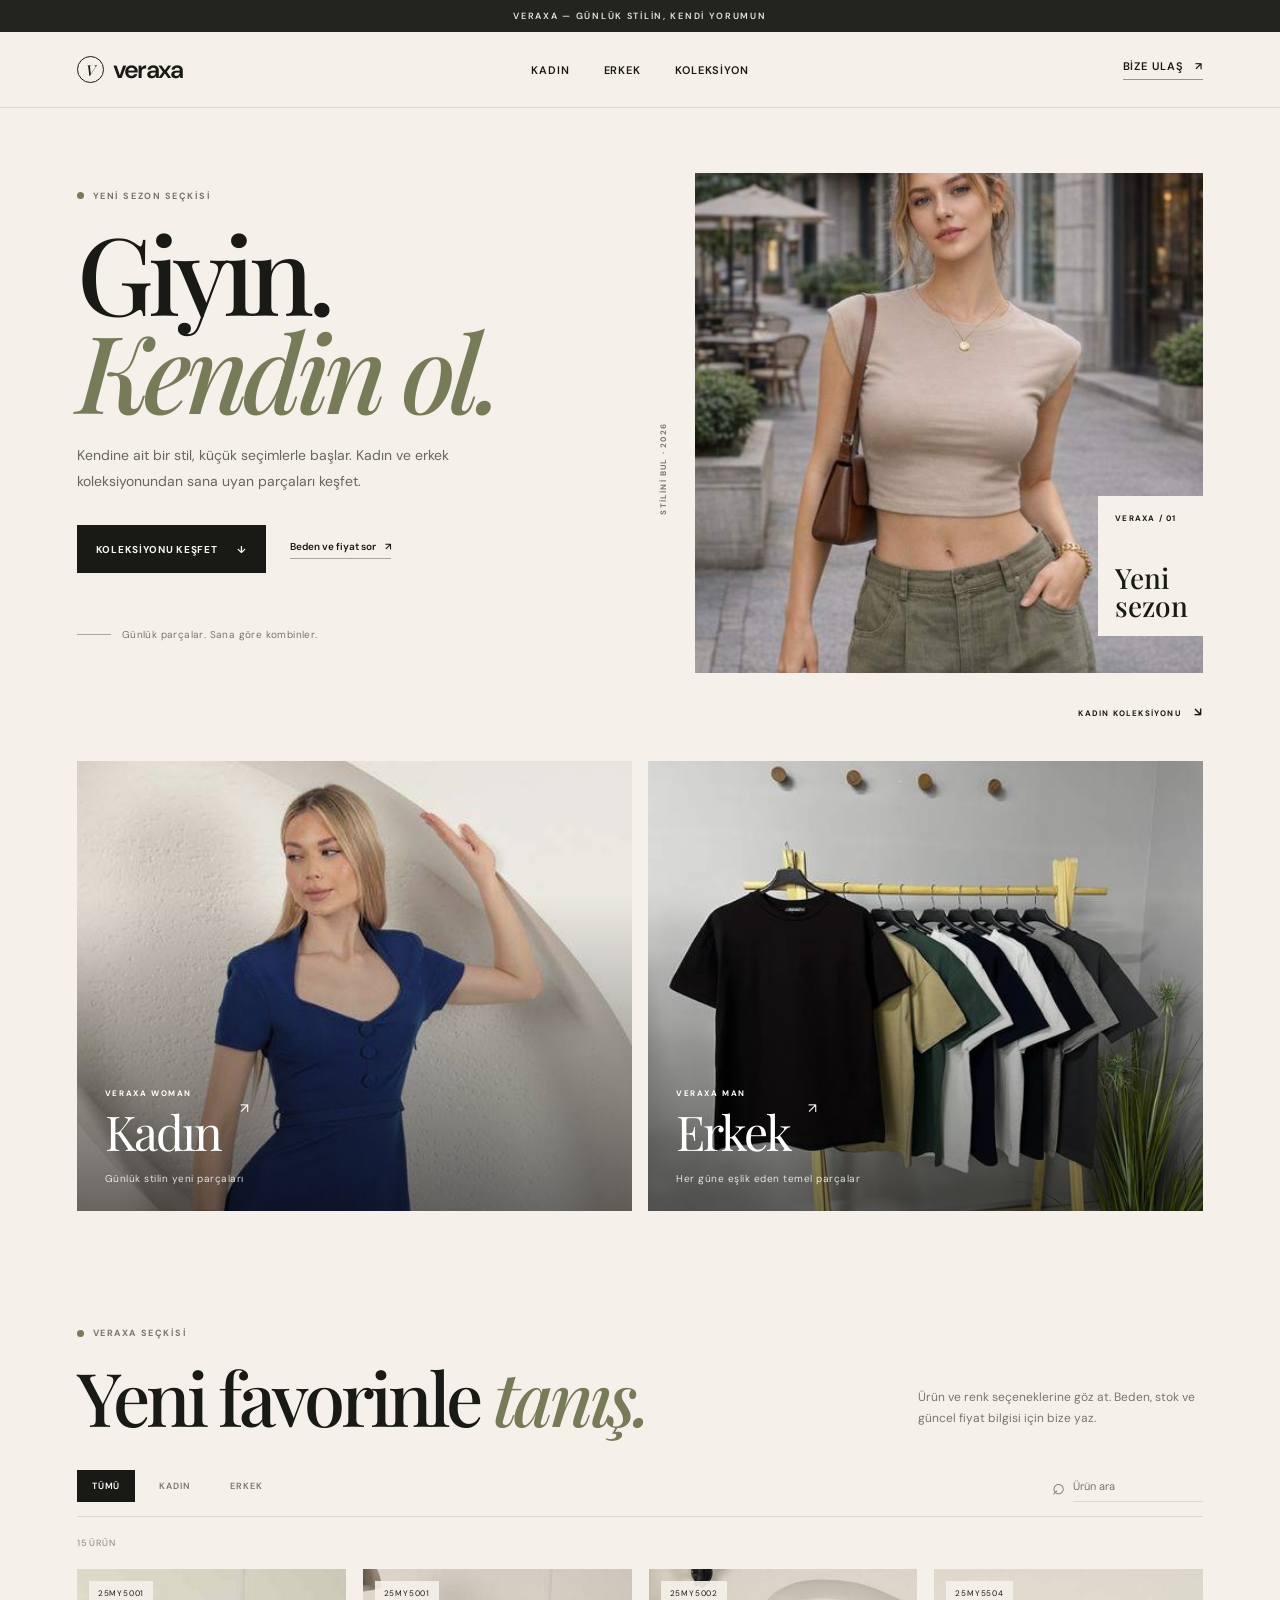
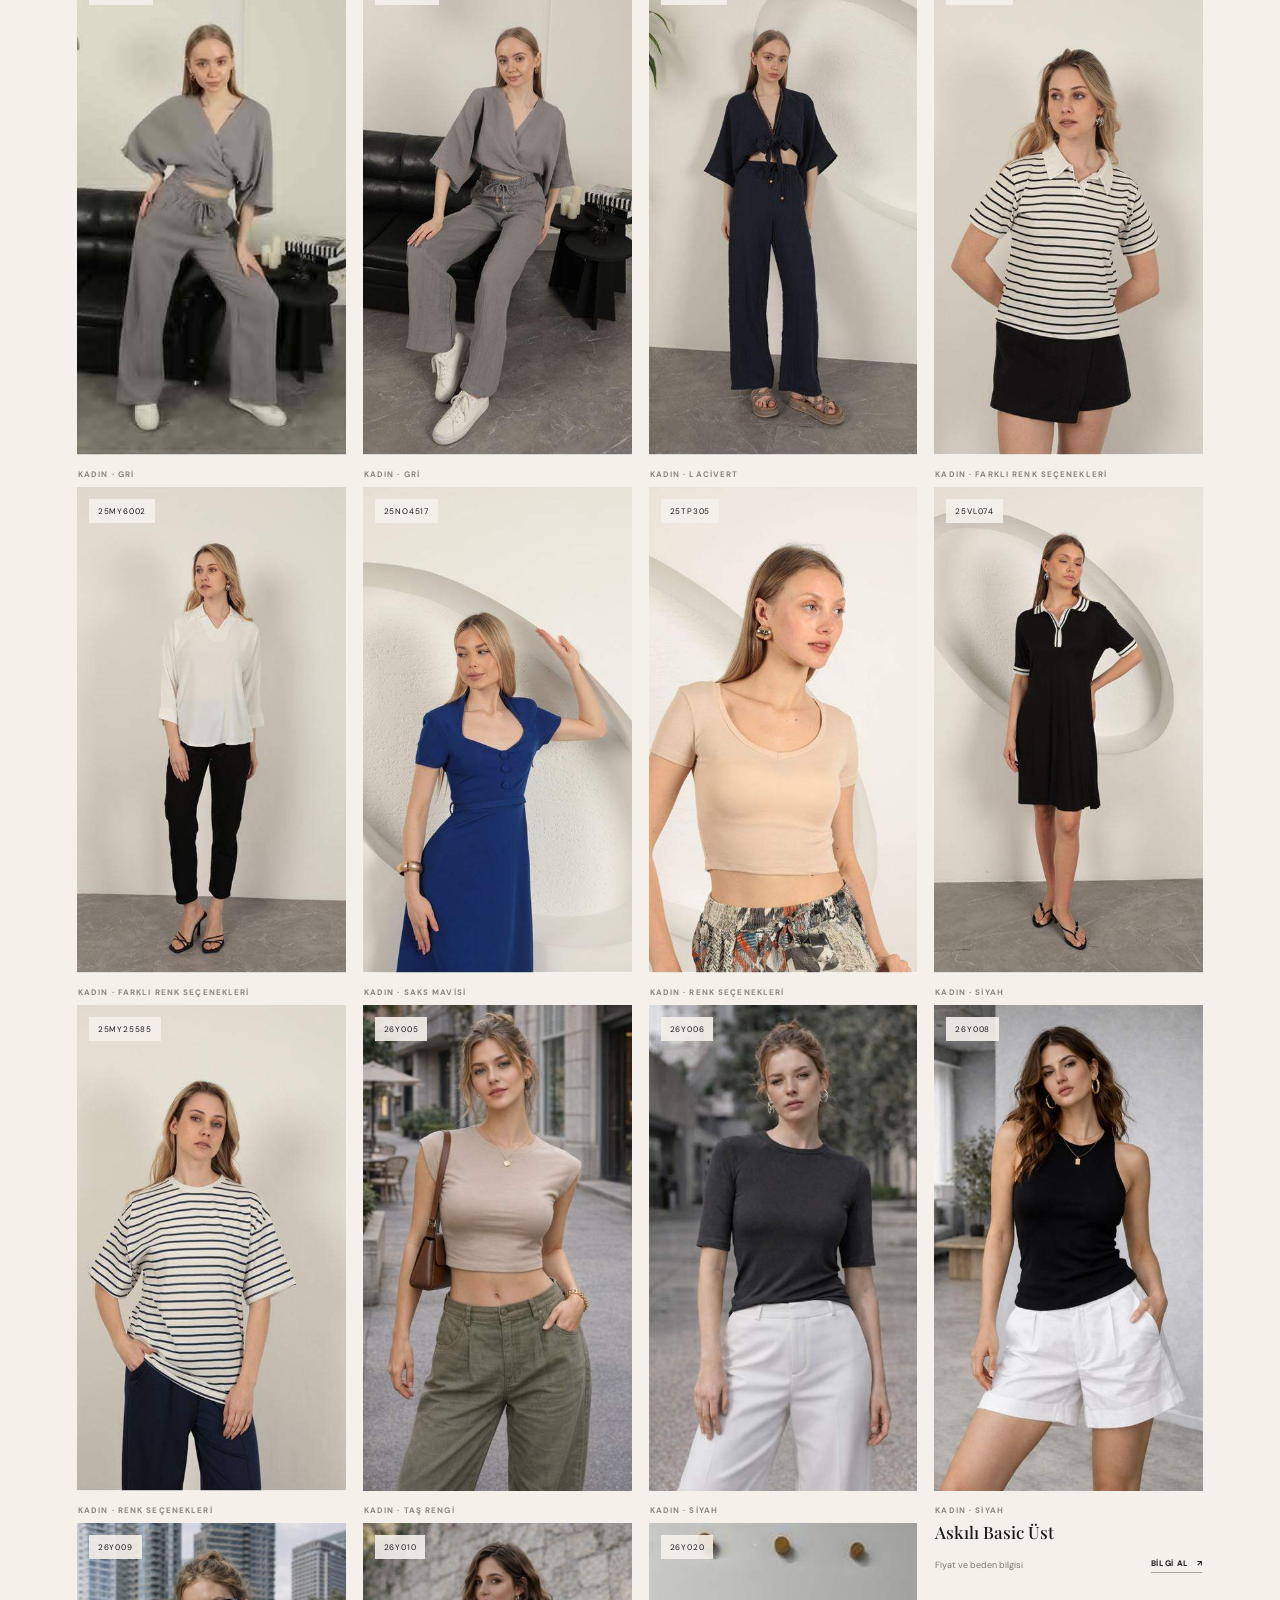
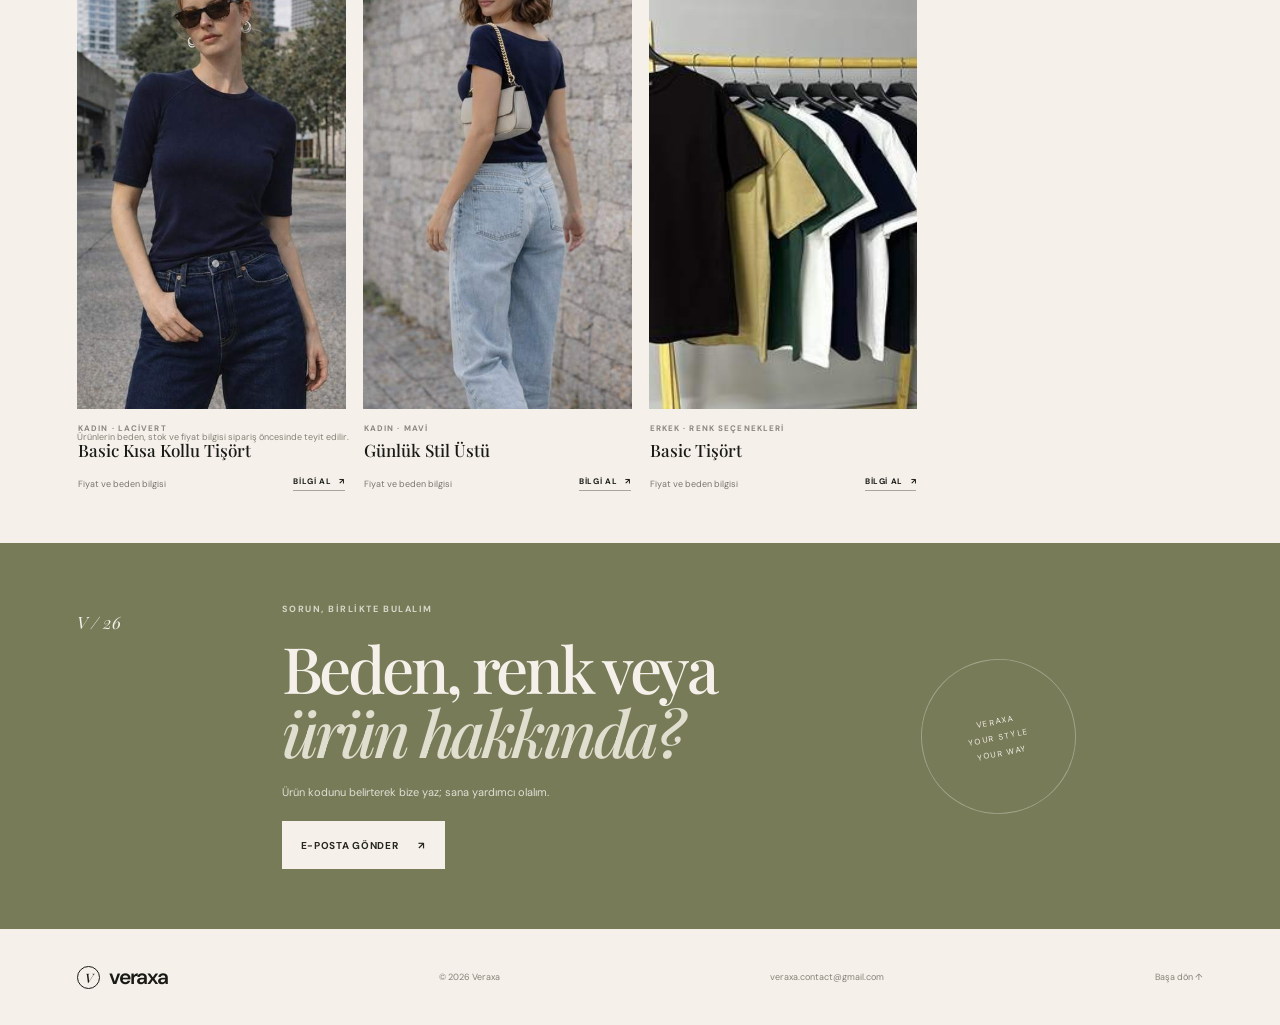
==== commit af7f95f6: "Prepare Veraxa site for content editor" ====
--- a/index.html
+++ b/index.html
@@ -12,7 +12,7 @@
   <link rel="stylesheet" href="assets/css/site.css?v=20260930-fashion">
 </head>
 <body>
-  <div class="announcement">VERAXA — GÜNLÜK STİLİN, KENDİ YORUMUN</div>
+  <div class="announcement" id="announcementText">VERAXA — GÜNLÜK STİLİN, KENDİ YORUMUN</div>
   <header class="site-header">
     <a class="brand" href="/" aria-label="Veraxa ana sayfa"><span class="brand-mark">V</span><span>veraxa</span></a>
     <nav aria-label="Ana menü">
@@ -20,23 +20,23 @@
       <a href="#erkek">Erkek</a>
       <a href="#koleksiyon">Koleksiyon</a>
     </nav>
-    <a class="header-cta" href="mailto:veraxa.contact@gmail.com?subject=Veraxa%20%C3%BCr%C3%BCn%20bilgisi">Bize ulaş <span aria-hidden="true">↗</span></a>
+    <a class="header-cta" data-store-email href="mailto:veraxa.contact@gmail.com?subject=Veraxa%20%C3%BCr%C3%BCn%20bilgisi">Bize ulaş <span aria-hidden="true">↗</span></a>
   </header>
 
   <main>
     <section class="hero">
       <div class="hero-copy">
         <p class="eyebrow"><span></span> Yeni sezon seçkisi</p>
-        <h1>Giyin.<br><em>Kendin ol.</em></h1>
-        <p class="hero-lead">Kendine ait bir stil, küçük seçimlerle başlar. Kadın ve erkek koleksiyonundan sana uyan parçaları keşfet.</p>
+        <h1 class="hero-title" id="heroTitle">Giyin.<br><em>Kendin ol.</em></h1>
+        <p class="hero-lead" id="heroLead">Kendine ait bir stil, küçük seçimlerle başlar. Kadın ve erkek koleksiyonundan sana uyan parçaları keşfet.</p>
         <div class="hero-actions">
           <a class="button button-dark" href="#koleksiyon">Koleksiyonu keşfet <span aria-hidden="true">↓</span></a>
-          <a class="text-link" href="mailto:veraxa.contact@gmail.com?subject=Veraxa%20%C3%BCr%C3%BCn%20bilgisi">Beden ve fiyat sor <span aria-hidden="true">↗</span></a>
+          <a class="text-link" data-store-email href="mailto:veraxa.contact@gmail.com?subject=Veraxa%20%C3%BCr%C3%BCn%20bilgisi">Beden ve fiyat sor <span aria-hidden="true">↗</span></a>
         </div>
-        <div class="hero-note"><span class="note-line"></span> Günlük parçalar. Sana göre kombinler.</div>
+        <div class="hero-note"><span class="note-line"></span> <span id="heroNote">Günlük parçalar. Sana göre kombinler.</span></div>
       </div>
       <div class="hero-visual">
-        <img src="assets/products/26Y005.jpg" alt="Veraxa kadın koleksiyonundan günlük kombin">
+        <img id="heroImage" src="assets/products/26Y005.jpg" alt="Veraxa kadın koleksiyonundan günlük kombin">
         <div class="visual-label"><span>VERAXA / 01</span><strong>Yeni<br>sezon</strong></div>
         <div class="visual-caption">STİLİNİ BUL · 2026</div>
       </div>
@@ -45,13 +45,13 @@
 
     <section class="category-intro" aria-label="Koleksiyon kategorileri">
       <a class="category-card women" id="kadin" href="#koleksiyon" data-select="Kadın">
-        <img src="assets/products/25NO4517-elbise.jpg" alt="Kadın koleksiyonundan saks mavisi elbise" loading="lazy">
+        <img id="womenImage" src="assets/products/25NO4517-elbise.jpg" alt="Kadın koleksiyonundan saks mavisi elbise" loading="lazy">
         <span class="category-overline">VERAXA WOMAN</span>
         <span class="category-title">Kadın <span>↗</span></span>
         <span class="category-subtitle">Günlük stilin yeni parçaları</span>
       </a>
       <a class="category-card men" id="erkek" href="#koleksiyon" data-select="Erkek">
-        <img src="assets/products/26Y020.jpg" alt="Erkek koleksiyonundan farklı renklerde tişörtler" loading="lazy">
+        <img id="menImage" src="assets/products/26Y020.jpg" alt="Erkek koleksiyonundan farklı renklerde tişörtler" loading="lazy">
         <span class="category-overline">VERAXA MAN</span>
         <span class="category-title">Erkek <span>↗</span></span>
         <span class="category-subtitle">Her güne eşlik eden temel parçalar</span>
@@ -62,9 +62,9 @@
       <div class="catalog-heading">
         <div>
           <p class="eyebrow"><span></span> VERAXA SEÇKİSİ</p>
-          <h2>Yeni favorinle <em>tanış.</em></h2>
+          <h2 class="catalog-title" id="catalogTitle">Yeni favorinle <em>tanış.</em></h2>
         </div>
-        <p>Ürün ve renk seçeneklerine göz at. Beden, stok ve güncel fiyat bilgisi için bize yaz.</p>
+        <p id="catalogDescription">Ürün ve renk seçeneklerine göz at. Beden, stok ve güncel fiyat bilgisi için bize yaz.</p>
       </div>
       <div class="catalog-toolbar">
         <div class="filters" id="categoryFilters" aria-label="Koleksiyon filtresi"></div>
@@ -72,16 +72,16 @@
       </div>
       <p class="product-status" id="productStatus" aria-live="polite"></p>
       <div class="product-grid" id="productGrid"></div>
-      <div class="catalog-footnote">Ürünlerin beden, stok ve fiyat bilgisi sipariş öncesinde teyit edilir.</div>
+      <div class="catalog-footnote" id="catalogFootnote">Ürünlerin beden, stok ve fiyat bilgisi sipariş öncesinde teyit edilir.</div>
     </section>
 
     <section class="contact">
       <div class="contact-index">V / 26</div>
       <div class="contact-copy">
         <p class="eyebrow">Sorun, birlikte bulalım</p>
-        <h2>Beden, renk veya<br><em>ürün hakkında?</em></h2>
-        <p>Ürün kodunu belirterek bize yaz; sana yardımcı olalım.</p>
-        <a class="button button-light" href="mailto:veraxa.contact@gmail.com?subject=Veraxa%20%C3%BCr%C3%BCn%20bilgisi">E-posta gönder <span aria-hidden="true">↗</span></a>
+        <h2 class="contact-title" id="contactTitle">Beden, renk veya<br><em>ürün hakkında?</em></h2>
+        <p id="contactText">Ürün kodunu belirterek bize yaz; sana yardımcı olalım.</p>
+        <a class="button button-light" data-store-email href="mailto:veraxa.contact@gmail.com?subject=Veraxa%20%C3%BCr%C3%BCn%20bilgisi">E-posta gönder <span aria-hidden="true">↗</span></a>
       </div>
       <div class="contact-orbit" aria-hidden="true">VERAXA<br>YOUR STYLE<br>YOUR WAY</div>
     </section>
@@ -90,7 +90,7 @@
   <footer class="site-footer">
     <a class="brand footer-brand" href="/"><span class="brand-mark">V</span><span>veraxa</span></a>
     <span>© 2026 Veraxa</span>
-    <a href="mailto:veraxa.contact@gmail.com">veraxa.contact@gmail.com</a>
+    <a id="footerEmail" href="mailto:veraxa.contact@gmail.com">veraxa.contact@gmail.com</a>
     <a href="#top" onclick="window.scrollTo({top:0,behavior:'smooth'});return false;">Başa dön ↑</a>
   </footer>
 
--- a/assets/css/site.css
+++ b/assets/css/site.css
@@ -1,676 +1,100 @@
-:root {
-  --page: #f5f6f2;
-  --paper: #ffffff;
-  --ink: #151515;
-  --muted: #6d706b;
-  --line: rgba(21, 21, 21, .12);
-  --soft: #eef2ed;
-  --accent: #0d6b5d;
-  --accent-deep: #123f38;
-  --rose: #a94f44;
-  --gold: #b78d48;
-  --shadow: 0 24px 68px rgba(21, 21, 21, .12);
-  --soft-shadow: 0 14px 34px rgba(21, 21, 21, .08);
-  font-family: Inter, ui-sans-serif, system-ui, -apple-system, BlinkMacSystemFont, "Segoe UI", sans-serif;
-}
+@import url('https://fonts.googleapis.com/css2?family=DM+Sans:wght@400;500;600;700&family=Playfair+Display:ital,wght@0,500;0,600;0,700;1,500;1,600&display=swap');
 
-* {
-  box-sizing: border-box;
-}
-
-html {
-  scroll-behavior: smooth;
-}
-
-body {
-  margin: 0;
-  background:
-    linear-gradient(180deg, #fbfbfa 0, #f4f5f1 48%, #eef2ed 100%);
-  color: var(--ink);
-}
-
-a {
-  color: inherit;
-  text-decoration: none;
-}
-
-img {
-  display: block;
-  max-width: 100%;
-}
-
-.site-header {
-  position: sticky;
-  top: 0;
-  z-index: 20;
-  display: flex;
-  align-items: center;
-  justify-content: space-between;
-  gap: 24px;
-  padding: 15px clamp(18px, 4vw, 58px);
-  border-bottom: 1px solid rgba(21, 21, 21, .08);
-  background: rgba(251, 251, 250, .86);
-  backdrop-filter: blur(18px);
-}
-
-.brand {
-  display: inline-flex;
-  align-items: baseline;
-  gap: 9px;
-  min-width: max-content;
-}
-
-.brand span {
-  font-family: Georgia, "Times New Roman", serif;
-  font-size: 31px;
-  line-height: 1;
-}
-
-.brand small {
-  color: var(--gold);
-  font-size: 11px;
-  font-weight: 850;
-  letter-spacing: .14em;
-  text-transform: uppercase;
-}
-
-nav {
-  display: flex;
-  align-items: center;
-  gap: clamp(12px, 2.2vw, 28px);
-  color: #4f524e;
-  font-size: 14px;
-  font-weight: 720;
-}
-
-nav a {
-  position: relative;
-  padding: 9px 0;
-}
-
-nav a::after {
-  content: "";
-  position: absolute;
-  left: 0;
-  right: 0;
-  bottom: 3px;
-  height: 2px;
-  transform: scaleX(0);
-  transform-origin: left;
-  background: var(--accent);
-  transition: transform .2s ease;
-}
-
-nav a:hover::after,
-nav a:focus-visible::after {
-  transform: scaleX(1);
-}
-
-main {
-  width: min(1240px, calc(100% - 38px));
-  margin: 0 auto;
-}
-
-.hero {
-  min-height: clamp(610px, calc(100svh - 118px), 780px);
-  display: grid;
-  grid-template-columns: minmax(0, 1fr) minmax(360px, .9fr);
-  align-items: center;
-  gap: clamp(34px, 6vw, 86px);
-  padding: clamp(38px, 6vw, 76px) 0 36px;
-}
-
-.hero-copy {
-  position: relative;
-}
-
-.eyebrow {
-  margin: 0 0 13px;
-  color: var(--accent-deep);
-  font-size: 12px;
-  font-weight: 900;
-  letter-spacing: .12em;
-  text-transform: uppercase;
-}
-
-h1,
-h2,
-h3,
-p {
-  margin-top: 0;
-}
-
-h1,
-h2 {
-  font-family: Georgia, "Times New Roman", serif;
-  letter-spacing: 0;
-}
-
-h1 {
-  margin-bottom: 18px;
-  font-size: clamp(76px, 14vw, 172px);
-  line-height: .78;
-}
-
-h2 {
-  margin-bottom: 0;
-  font-size: clamp(36px, 5vw, 62px);
-  line-height: .94;
-}
-
-h3 {
-  margin: 0;
-  font-size: 20px;
-  line-height: 1.16;
-  letter-spacing: 0;
-}
-
-.hero-lead {
-  max-width: 650px;
-  margin-bottom: 0;
-  color: #4d514d;
-  font-size: clamp(20px, 2.1vw, 27px);
-  line-height: 1.34;
-}
-
-.hero-actions,
-.contact-actions {
-  display: flex;
-  flex-wrap: wrap;
-  gap: 12px;
-  margin-top: 30px;
-}
-
-.button {
-  display: inline-flex;
-  min-height: 46px;
-  align-items: center;
-  justify-content: center;
-  border: 1px solid var(--line);
-  border-radius: 8px;
-  padding: 0 18px;
-  font-weight: 850;
-  transition: transform .18s ease, box-shadow .18s ease, background .18s ease;
-}
-
-.button:hover,
-.button:focus-visible {
-  transform: translateY(-1px);
-}
-
-.button.primary {
-  border-color: var(--ink);
-  background: var(--ink);
-  color: white;
-  box-shadow: 0 12px 28px rgba(21, 21, 21, .18);
-}
-
-.button.secondary {
-  background: rgba(255, 255, 255, .72);
-}
-
-.hero-metrics {
-  display: grid;
-  grid-template-columns: repeat(3, minmax(0, 1fr));
-  gap: 12px;
-  max-width: 640px;
-  margin-top: 34px;
-}
-
-.hero-metrics div {
-  min-height: 94px;
-  padding: 17px;
-  border: 1px solid var(--line);
-  border-radius: 8px;
-  background: rgba(255, 255, 255, .68);
-}
-
-.hero-metrics strong,
-.hero-metrics span {
-  display: block;
-}
-
-.hero-metrics strong {
-  margin-bottom: 8px;
-  font-size: 28px;
-}
-
-.hero-metrics span {
-  color: var(--muted);
-  font-size: 13px;
-  font-weight: 720;
-  line-height: 1.35;
-}
-
-.hero-showcase {
-  position: relative;
-  min-height: 565px;
-}
-
-.showcase-main,
-.showcase-tile,
-.showcase-note {
-  position: absolute;
-  border: 1px solid rgba(21, 21, 21, .1);
-  border-radius: 8px;
-  background: var(--paper);
-  box-shadow: var(--shadow);
-}
-
-.showcase-main {
-  inset: 0 10% auto 0;
-  overflow: hidden;
-  aspect-ratio: 4 / 5;
-}
-
-.showcase-main img,
-.showcase-tile img {
-  width: 100%;
-  height: 100%;
-  object-fit: cover;
-}
-
-.showcase-main span,
-.showcase-main strong {
-  position: absolute;
-  left: 18px;
-  z-index: 2;
-}
-
-.showcase-main span {
-  bottom: 62px;
-  color: rgba(255, 255, 255, .82);
-  font-size: 12px;
-  font-weight: 850;
-  letter-spacing: .1em;
-  text-transform: uppercase;
-}
-
-.showcase-main strong {
-  right: 18px;
-  bottom: 18px;
-  color: #fff;
-  font-size: clamp(23px, 3vw, 34px);
-  line-height: 1;
-  text-shadow: 0 2px 20px rgba(0, 0, 0, .42);
-}
-
-.showcase-main::after {
-  content: "";
-  position: absolute;
-  inset: auto 0 0;
-  height: 48%;
-  background: linear-gradient(180deg, transparent, rgba(0, 0, 0, .58));
-}
-
-.showcase-tile {
-  overflow: hidden;
-  width: 37%;
-  aspect-ratio: 1;
-}
-
-.tile-a {
-  right: 0;
-  top: 12%;
-}
-
-.tile-b {
-  right: 8%;
-  bottom: 78px;
-}
-
-.showcase-note {
-  right: 0;
-  bottom: 0;
-  width: min(330px, 74%);
-  padding: 18px;
-}
-
-.showcase-note span {
-  display: block;
-  margin-bottom: 8px;
-  color: var(--rose);
-  font-size: 12px;
-  font-weight: 900;
-  letter-spacing: .1em;
-  text-transform: uppercase;
-}
-
-.showcase-note strong {
-  display: block;
-  font-size: 20px;
-  line-height: 1.16;
-}
-
-.section {
-  padding: 70px 0;
-  border-top: 1px solid var(--line);
-}
-
-.section-heading {
-  display: flex;
-  align-items: end;
-  justify-content: space-between;
-  gap: 24px;
-  margin-bottom: 26px;
-}
-
-.section-heading > p {
-  max-width: 360px;
-  margin: 0;
-  color: var(--muted);
-  font-size: 16px;
-  line-height: 1.5;
-}
-
-.catalog-tools {
-  display: grid;
-  grid-template-columns: minmax(260px, .74fr) 1fr;
-  gap: 14px;
-  margin-bottom: 18px;
-}
-
-.search-box,
-.filter-box {
-  display: grid;
-  gap: 10px;
-  min-height: 98px;
-  padding: 16px;
-  border: 1px solid var(--line);
-  border-radius: 8px;
-  background: rgba(255, 255, 255, .74);
-  box-shadow: var(--soft-shadow);
-}
-
-.search-box span,
-.filter-box > span,
-.product-status {
-  color: var(--muted);
-  font-size: 12px;
-  font-weight: 850;
-  letter-spacing: .08em;
-  text-transform: uppercase;
-}
-
-.search-box input {
-  width: 100%;
-  min-height: 44px;
-  border: 1px solid rgba(21, 21, 21, .14);
-  border-radius: 8px;
-  padding: 0 13px;
-  background: #fff;
-  color: var(--ink);
-  font: inherit;
-  font-weight: 650;
-}
-
-.search-box input:focus {
-  outline: 2px solid rgba(13, 107, 93, .22);
-  border-color: rgba(13, 107, 93, .46);
-}
-
-.category-tabs {
-  display: flex;
-  flex-wrap: wrap;
-  gap: 9px;
-}
-
-.category-tab {
-  min-height: 36px;
-  border: 1px solid rgba(21, 21, 21, .12);
-  border-radius: 8px;
-  padding: 0 13px;
-  background: #fff;
-  color: #454944;
-  cursor: pointer;
-  font: inherit;
-  font-size: 13px;
-  font-weight: 820;
-}
-
-.category-tab[aria-pressed="true"] {
-  border-color: var(--accent);
-  background: var(--accent);
-  color: #fff;
-}
-
-.product-status {
-  min-height: 18px;
-  margin: 0 0 18px;
-}
-
-.product-grid {
-  display: grid;
-  grid-template-columns: repeat(4, minmax(0, 1fr));
-  gap: 16px;
-  align-items: stretch;
-}
-
-.product-card {
-  position: relative;
-  display: grid;
-  grid-template-rows: auto 1fr auto;
-  min-height: 100%;
-  overflow: hidden;
-  border: 1px solid rgba(21, 21, 21, .11);
-  border-radius: 8px;
-  background: var(--paper);
-  box-shadow: 0 12px 30px rgba(21, 21, 21, .06);
-  transition: transform .18s ease, box-shadow .18s ease, border-color .18s ease;
-}
-
-.product-card:hover,
-.product-card:focus-within {
-  transform: translateY(-3px);
-  border-color: rgba(13, 107, 93, .28);
-  box-shadow: 0 22px 48px rgba(21, 21, 21, .11);
-}
-
-.product-card.featured {
-  grid-column: span 2;
-}
-
-.product-media {
-  display: block;
-  aspect-ratio: 1;
-  overflow: hidden;
-  background: var(--soft);
-}
-
-.product-card.featured .product-media {
-  aspect-ratio: 16 / 10;
-}
-
-.product-media img {
-  width: 100%;
-  height: 100%;
-  object-fit: cover;
-  transition: transform .24s ease;
-}
-
-.product-card:hover .product-media img,
-.product-card:focus-within .product-media img {
-  transform: scale(1.035);
-}
-
-.product-body {
-  display: grid;
-  gap: 11px;
-  padding: 17px 17px 0;
-}
-
-.product-meta {
-  display: flex;
-  flex-wrap: wrap;
-  gap: 8px;
-}
-
-.product-meta span {
-  display: inline-flex;
-  min-height: 25px;
-  align-items: center;
-  border: 1px solid rgba(21, 21, 21, .1);
-  border-radius: 999px;
-  padding: 0 9px;
-  color: #535851;
-  font-size: 11px;
-  font-weight: 900;
-  letter-spacing: .06em;
-  text-transform: uppercase;
-}
-
-.product-card p {
-  margin: 0;
-  color: var(--muted);
-  font-size: 14px;
-  line-height: 1.5;
-}
-
-.product-action {
-  display: flex;
-  align-items: center;
-  justify-content: space-between;
-  gap: 12px;
-  padding: 17px;
-}
-
-.product-action strong {
-  font-size: 24px;
-  letter-spacing: 0;
-}
-
-.product-action .button {
-  min-height: 40px;
-  padding: 0 15px;
-}
-
-.empty-state {
-  grid-column: 1 / -1;
-  min-height: 180px;
-  display: grid;
-  place-items: center;
-  border: 1px solid var(--line);
-  border-radius: 8px;
-  background: rgba(255, 255, 255, .68);
-  color: var(--muted);
-  font-weight: 760;
-}
-
-.contact {
-  display: flex;
-  align-items: center;
-  justify-content: space-between;
-  gap: 24px;
-}
-
-.contact h2 {
-  max-width: 720px;
-}
-
-.site-footer {
-  width: min(1240px, calc(100% - 38px));
-  margin: 0 auto;
-  padding: 26px 0 38px;
-  display: flex;
-  justify-content: space-between;
-  gap: 18px;
-  color: var(--muted);
-  border-top: 1px solid var(--line);
-  font-size: 14px;
-}
-
-@media (max-width: 1060px) {
-  .hero {
-    grid-template-columns: 1fr;
-    min-height: auto;
-  }
-
-  .hero-showcase {
-    min-height: 520px;
-  }
-
-  .product-grid {
-    grid-template-columns: repeat(2, minmax(0, 1fr));
-  }
-}
-
-@media (max-width: 760px) {
-  .site-header,
-  .section-heading,
-  .contact,
-  .site-footer {
-    align-items: flex-start;
-    flex-direction: column;
-  }
-
-  nav {
-    width: 100%;
-    flex-wrap: wrap;
-    gap: 10px 16px;
-  }
-
-  h1 {
-    font-size: clamp(72px, 24vw, 116px);
-  }
-
-  .hero-metrics,
-  .catalog-tools {
-    grid-template-columns: 1fr;
-  }
-
-  .hero-showcase {
-    min-height: 460px;
-  }
-
-  .showcase-main {
-    inset: 0 18% auto 0;
-  }
-
-  .showcase-tile {
-    width: 42%;
-  }
-}
-
-@media (max-width: 560px) {
-  main,
-  .site-footer {
-    width: min(100% - 28px, 1240px);
-  }
-
-  .site-header {
-    padding-inline: 14px;
-  }
-
-  .section {
-    padding: 52px 0;
-  }
-
-  .hero {
-    padding-top: 34px;
-  }
-
-  .hero-showcase {
-    min-height: 390px;
-  }
-
-  .showcase-note {
-    width: 82%;
-  }
-
-  .product-grid {
-    grid-template-columns: 1fr;
-  }
-
-  .product-card.featured {
-    grid-column: auto;
-  }
-
-  .product-card.featured .product-media {
-    aspect-ratio: 1;
-  }
-
-  .product-action {
-    align-items: flex-start;
-    flex-direction: column;
-  }
-}
+:root{--paper:#f5f1ea;--ink:#191916;--muted:#77766f;--line:#ded9d0;--olive:#777b58;--serif:'Playfair Display',Georgia,serif;--sans:'DM Sans',Arial,sans-serif}
+*{box-sizing:border-box}
+html{scroll-behavior:smooth;scroll-padding-top:90px}
+body{margin:0;background:var(--paper);color:var(--ink);font-family:var(--sans);-webkit-font-smoothing:antialiased}
+a{color:inherit;text-decoration:none}
+img{display:block;width:100%;object-fit:cover}
+.announcement{height:32px;display:grid;place-items:center;background:#23231f;color:#e9e5da;font-size:9px;letter-spacing:.19em;font-weight:600}
+.site-header{height:76px;padding:0 clamp(22px,6vw,92px);display:grid;grid-template-columns:1fr 1fr 1fr;align-items:center;background:var(--paper);border-bottom:1px solid var(--line);position:sticky;top:0;z-index:20}
+.brand{display:inline-flex;align-items:center;gap:9px;font-size:25px;font-weight:600;letter-spacing:-.07em;width:max-content}
+.brand-mark{width:27px;height:27px;display:grid;place-items:center;border:1px solid var(--ink);border-radius:50%;font-family:var(--serif);font-size:15px;font-style:italic;font-weight:500}
+.site-header nav{display:flex;justify-content:center;gap:34px}
+.site-header nav a,.header-cta{font-size:11px;font-weight:600;letter-spacing:.08em;text-transform:uppercase}
+.site-header nav a{padding:10px 0;position:relative}
+.site-header nav a:after{content:'';position:absolute;left:0;bottom:3px;width:100%;height:1px;background:var(--ink);transform:scaleX(0);transform-origin:left;transition:transform .2s}
+.site-header nav a:hover:after{transform:scaleX(1)}
+.header-cta{justify-self:end;border-bottom:1px solid #99958a;padding:0 0 6px}
+.header-cta span{margin-left:8px}
+main{max-width:1440px;margin:auto;padding:0 clamp(22px,6vw,92px)}
+.hero{min-height:630px;padding:65px 0 70px;display:grid;grid-template-columns:1.02fr .98fr;align-items:center;gap:8%;position:relative}
+.hero-copy{padding-bottom:15px}
+.eyebrow{display:flex;align-items:center;gap:9px;margin:0 0 21px;color:#77756c;font-size:9px;font-weight:700;letter-spacing:.17em;text-transform:uppercase}
+.eyebrow>span{width:7px;height:7px;border-radius:50%;background:var(--olive)}
+h1,h2{font-family:var(--serif);font-weight:500;letter-spacing:-.055em}
+h1{font-size:clamp(64px,8.4vw,118px);line-height:.91;margin:0 0 25px}
+h1 em,h2 em{font-weight:500;color:var(--olive)}
+.hero-lead{max-width:410px;color:#67665f;font-size:14px;line-height:1.85}
+.hero-actions{display:flex;align-items:center;gap:24px;margin-top:30px}
+.button{min-height:48px;padding:0 19px;display:inline-flex;align-items:center;justify-content:center;gap:20px;font-size:10px;font-weight:700;letter-spacing:.07em;text-transform:uppercase;transition:background .2s,color .2s,transform .2s}
+.button:hover{transform:translateY(-2px)}
+.button-dark{background:var(--ink);color:#f8f5ed}
+.button-dark:hover{background:var(--olive)}
+.text-link{font-size:10px;font-weight:600;border-bottom:1px solid #aaa69c;padding:0 0 5px}
+.text-link span{margin-left:7px}
+.hero-note{display:flex;align-items:center;gap:11px;margin-top:55px;color:#77766f;font-size:10px;letter-spacing:.04em}
+.note-line{width:34px;height:1px;background:#aaa69b}
+.hero-visual{position:relative;height:500px;background:#e8e3d9}
+.hero-visual>img{height:100%;object-position:center 29%}
+.visual-label{position:absolute;right:-22px;bottom:37px;width:127px;height:140px;padding:17px;background:#f5f1ea;display:flex;flex-direction:column;justify-content:space-between}
+.visual-label span,.visual-caption{font-size:8px;font-weight:700;letter-spacing:.15em}
+.visual-label strong{font-family:var(--serif);font-size:28px;line-height:.98;font-weight:500}
+.visual-caption{position:absolute;left:-37px;top:50%;writing-mode:vertical-rl;transform:rotate(180deg);color:#77766f}
+.hero-side-link{position:absolute;right:0;bottom:23px;font-size:8px;letter-spacing:.15em;font-weight:700}
+.hero-side-link span{margin-left:10px;font-size:12px}
+.category-intro{display:grid;grid-template-columns:1fr 1fr;gap:16px;padding:18px 0 100px}
+.category-card{height:450px;position:relative;overflow:hidden;background:#dedbd4;color:#fff}
+.category-card:after{content:'';position:absolute;inset:0;background:linear-gradient(180deg,rgba(0,0,0,.02) 30%,rgba(0,0,0,.55) 100%)}
+.category-card img{height:100%;transition:transform .5s;filter:saturate(.87)}
+.category-card:hover img{transform:scale(1.035)}
+.category-overline,.category-title,.category-subtitle{position:absolute;z-index:1;left:28px}
+.category-overline{bottom:113px;font-size:8px;letter-spacing:.2em;font-weight:700}
+.category-title{bottom:48px;font-family:var(--serif);font-size:48px;letter-spacing:-.04em}
+.category-title span{font-family:var(--sans);font-size:14px;vertical-align:top;margin-left:9px}
+.category-subtitle{bottom:26px;font-size:10px;letter-spacing:.05em;color:rgba(255,255,255,.83)}
+.catalog{padding:16px 0 100px}
+.catalog-heading{display:flex;align-items:end;justify-content:space-between;gap:30px;margin-bottom:36px}
+.catalog-heading h2,.contact h2{margin:0;font-size:clamp(43px,6vw,74px);line-height:1}
+.catalog-heading>p{max-width:285px;margin:0 0 4px;color:#77766f;font-size:12px;line-height:1.8}
+.catalog-toolbar{display:flex;justify-content:space-between;align-items:center;gap:20px;border-bottom:1px solid var(--line);padding-bottom:14px;margin-bottom:20px}
+.filters{display:flex;gap:9px;flex-wrap:wrap}
+.filter-button{border:1px solid transparent;background:transparent;padding:9px 14px;color:#77766f;font:600 9px var(--sans);letter-spacing:.1em;text-transform:uppercase;cursor:pointer}
+.filter-button[aria-pressed=true]{background:var(--ink);color:white}
+.search-box{display:flex;align-items:center;gap:8px;color:#77766f}
+.search-box>span:not(.sr-only){font-size:22px}
+.search-box input{width:130px;border:0;border-bottom:1px solid var(--line);outline:0;background:transparent;padding:8px 0;color:var(--ink);font:11px var(--sans)}
+.product-status{min-height:15px;margin:0 0 17px;color:#88867d;font-size:9px;letter-spacing:.1em;text-transform:uppercase}
+.product-grid{display:grid;grid-template-columns:repeat(4,minmax(0,1fr));gap:32px 17px}
+.product-card{min-width:0}
+.product-media{position:relative;overflow:hidden;background:#eae6de;aspect-ratio: .77}
+.product-media img{height:100%;transition:transform .45s}
+.product-card:hover .product-media img{transform:scale(1.035)}
+.product-code{position:absolute;left:12px;top:12px;padding:7px 9px;background:rgba(245,241,234,.9);font-size:8px;letter-spacing:.1em}
+.product-info{padding:14px 1px 0}
+.product-kind{margin:0 0 7px;color:#89867d;font-size:8px;font-weight:700;letter-spacing:.14em;text-transform:uppercase}
+.product-title{margin:0;font-family:var(--serif);font-size:17px;line-height:1.25;font-weight:500}
+.product-bottom{display:flex;align-items:center;justify-content:space-between;gap:8px;margin-top:15px}
+.price-prompt{font-size:9px;color:#77766f}
+.product-link{border-bottom:1px solid #aaa69c;padding-bottom:4px;font-size:8px;font-weight:700;letter-spacing:.08em;text-transform:uppercase;white-space:nowrap}
+.product-link span{margin-left:5px}
+.catalog-footnote{margin-top:22px;color:#858278;font-size:9px}
+.empty-state{padding:45px 0;color:#77766f;font-size:12px}
+.contact{position:relative;min-height:360px;display:grid;grid-template-columns:.4fr 1fr .8fr;align-items:center;overflow:hidden;margin:0 calc(clamp(22px,6vw,92px)*-1);padding:60px clamp(22px,6vw,92px);background:#777b58;color:#f5f1ea}
+.contact-index{align-self:start;padding-top:8px;font-family:var(--serif);font-size:17px;font-style:italic}
+.contact .eyebrow{color:#d8d8ca}
+.contact .eyebrow>span{background:#e7e3d7}
+.contact h2{font-size:clamp(45px,5vw,66px)}
+.contact h2 em{color:#e0dece}
+.contact-copy>p:not(.eyebrow){max-width:310px;margin:19px 0 20px;color:#e0dfd5;font-size:11px;line-height:1.7}
+.button-light{background:#f5f1ea;color:#272720}
+.contact-orbit{justify-self:center;width:155px;height:155px;border:1px solid rgba(245,241,234,.35);border-radius:50%;display:grid;place-content:center;text-align:center;font-size:8px;line-height:2;letter-spacing:.18em;transform:rotate(-12deg)}
+.site-footer{max-width:1440px;min-height:96px;margin:auto;padding:22px clamp(22px,6vw,92px);display:flex;align-items:center;justify-content:space-between;gap:20px;color:#858278;font-size:9px}
+.footer-brand{color:var(--ink);font-size:21px}
+.footer-brand .brand-mark{width:23px;height:23px;font-size:13px}
+.sr-only{position:absolute;width:1px;height:1px;padding:0;margin:-1px;overflow:hidden;clip:rect(0,0,0,0);white-space:nowrap;border:0}
+:focus-visible{outline:2px solid #8a8d69;outline-offset:3px}
+@media(max-width:1000px){.hero{min-height:560px;gap:5%}.hero-visual{height:440px}.category-card{height:370px}.product-grid{grid-template-columns:repeat(3,minmax(0,1fr))}.contact{grid-template-columns:.25fr 1fr .55fr}}
+@media(max-width:700px){.site-header{height:65px;grid-template-columns:1fr auto;padding-inline:20px}.site-header nav{grid-column:1/-1;grid-row:2;justify-content:flex-start;gap:24px;padding:0 0 12px}.site-header{height:auto;padding-top:15px}.header-cta{grid-column:2;grid-row:1}.brand{font-size:22px}.announcement{font-size:8px;letter-spacing:.12em}.hero{grid-template-columns:1fr;gap:28px;padding:54px 0 62px}.hero-copy{padding:0}.hero-visual{height:min(118vw,530px);margin:0 10px 0 0}.visual-caption{left:-19px}.hero-side-link{right:0;bottom:20px}.category-intro{gap:10px;padding:14px 0 70px}.category-card{height:300px}.category-overline,.category-title,.category-subtitle{left:17px}.category-title{font-size:37px;bottom:45px}.category-overline{bottom:99px}.category-subtitle{bottom:23px;font-size:8px}.catalog{padding-bottom:70px}.catalog-heading{display:block}.catalog-heading>p{margin-top:17px}.catalog-toolbar{align-items:flex-start;flex-direction:column}.search-box{align-self:flex-end}.product-grid{grid-template-columns:repeat(2,minmax(0,1fr));gap:26px 12px}.product-title{font-size:15px}.product-bottom{align-items:flex-start;flex-direction:column}.contact{grid-template-columns:1fr;gap:24px;min-height:410px;padding-block:44px}.contact-index{position:absolute;right:22px;top:43px}.contact-orbit{position:absolute;right:25px;bottom:38px;width:105px;height:105px;font-size:7px}.contact-copy{position:relative;z-index:1}.contact-copy>p:not(.eyebrow){max-width:220px}.site-footer{flex-wrap:wrap;justify-content:space-between;padding-block:20px}.site-footer>*{flex:0 0 40%}.site-footer>*:nth-child(even){text-align:right}}
+@media(max-width:390px){main{padding-inline:16px}.site-header{padding-inline:16px}.category-card{height:250px}.category-title{font-size:32px}.category-subtitle{font-size:7px}.product-grid{gap:22px 9px}.product-title{font-size:14px}.contact{margin-inline:-16px;padding-inline:16px}}
+@media(prefers-reduced-motion:reduce){html{scroll-behavior:auto}*,*:before,*:after{transition:none!important}}
